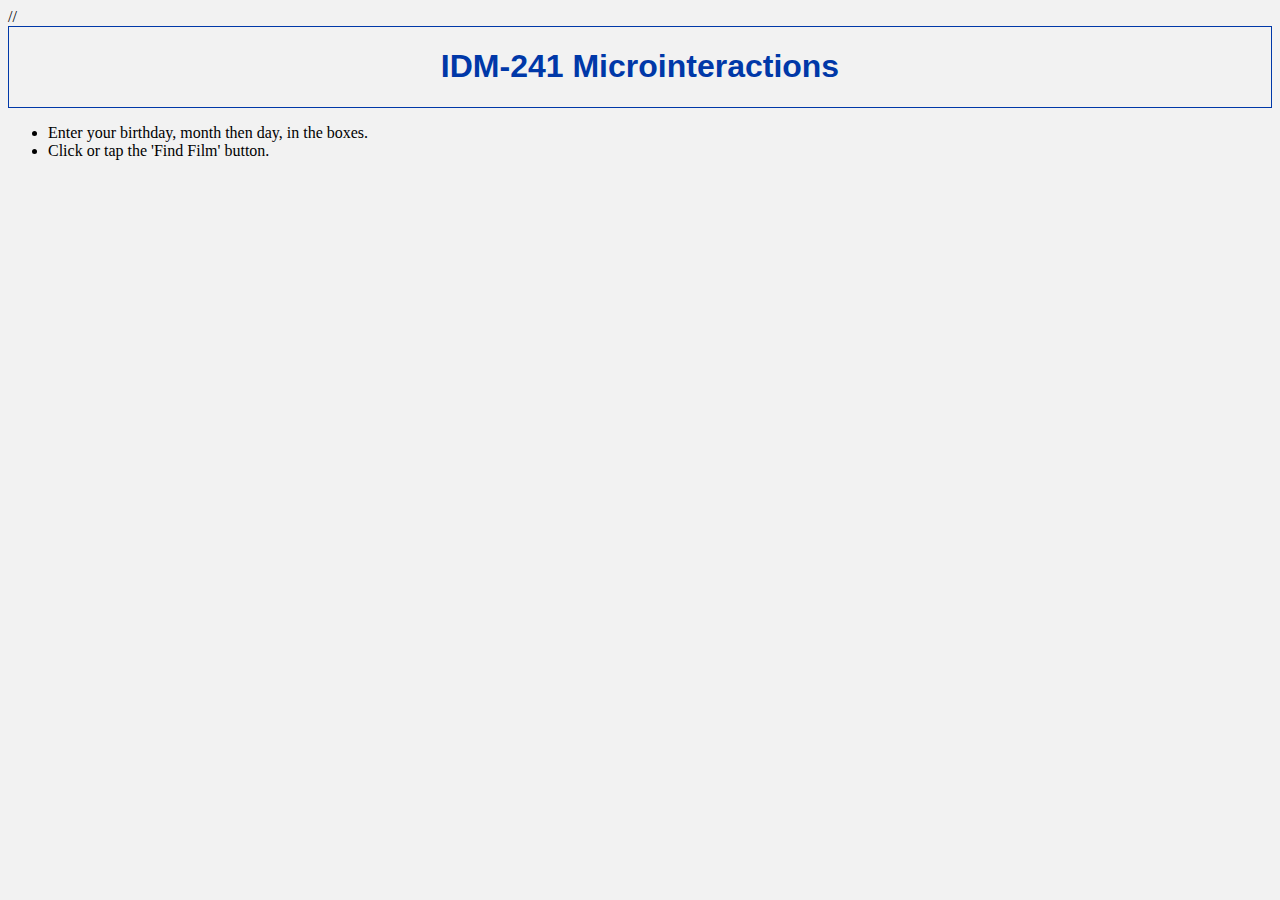
==== index.html @ 0ebb7517 "Update index.html" ====
<!DOCTYPE html>
<html lang="en">


<head>


    <meta charset="UTF-8">
    <meta http-equiv="X-UA-Compatible" content="IE=edge">
    <meta name="viewport" content="width=device-width, initial-scale=1.0">
    <title>Alpha Interaction</title>
    <link rel="stylesheet" href="styles.css">


</head>
//


<body>


        <div class="alpha-wrap">
            <div class="alpha-title">
                <h1>IDM-241 Microinteractions</h1>
            </div>
        </div>
          

            <div class="info-wrapper">
                <ul class="info-box">
                    <li>
                        Enter your birthday, month then day, in the boxes.
                    </li>
                    <li>
                        Click or tap the 'Find Film' button.
                    </li>
                </ul>
            </div>


</body>


</html>
---- styles.css ----
body {
    background-color: rgba(159, 154, 155, 0.133);
}

.alpha-title {
    text-align: center;
    color: #0038a8;
    font-family:'Trebuchet MS', 'Lucida Sans Unicode', 'Lucida Grande', 'Lucida Sans', Arial, sans-serif;

    border: 1px solid #0038a8;
}
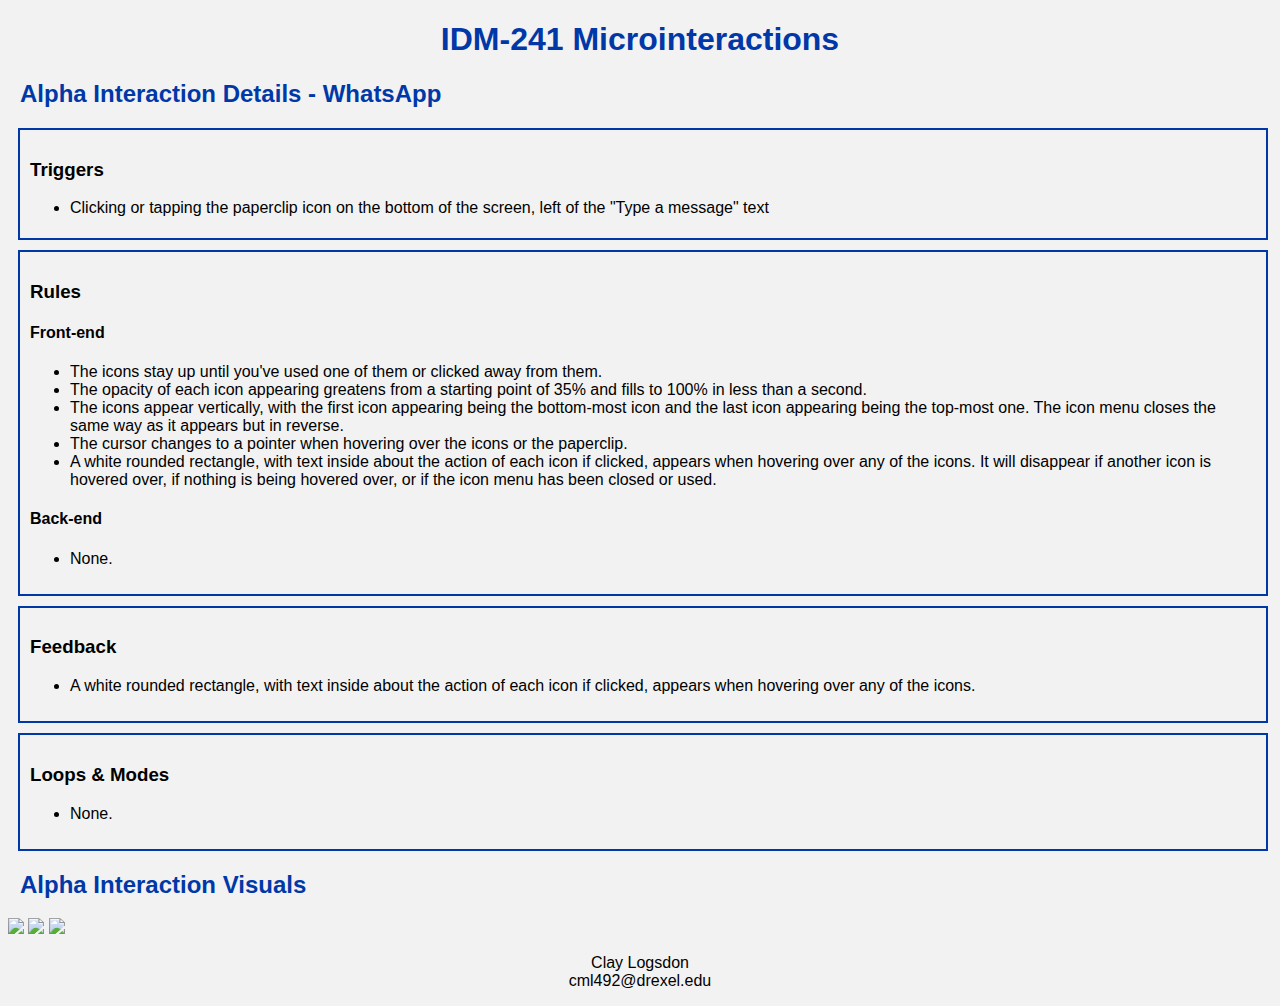
==== commit ce92ecae: "[Add]" ====
--- a/index.html
+++ b/index.html
@@ -13,30 +13,108 @@
 
 
 </head>
-//
 
 
 <body>
 
-
-        <div class="alpha-wrap">
+      
             <div class="alpha-title">
                 <h1>IDM-241 Microinteractions</h1>
             </div>
-        </div>
-          
+   
+            <div class="alpha-info-title">
+                <h2>Alpha Interaction Details - WhatsApp</h2>
+            </div>
 
-            <div class="info-wrapper">
-                <ul class="info-box">
+            <div class="container">
+
+            <div class="trigger-box">
+                <h3>Triggers</h3>
+            <div class="trigger-info">
+                <ul class="info-box1">
                     <li>
-                        Enter your birthday, month then day, in the boxes.
-                    </li>
-                    <li>
-                        Click or tap the 'Find Film' button.
+                        Clicking or tapping the paperclip icon on the bottom of the screen, left of the "Type 
+                        a message" text
                     </li>
                 </ul>
             </div>
+            </div>
+            
+          
+            <div class="rules-box">
+                <h3>Rules</h3>
+                <h4>Front-end</h4>
+            <div class="rules-info">
+                <ul class="info-box2"> 
+                    <li>
+                        The icons stay up until you've used one of them or clicked away from them.
+                    </li>
+                    <li>
+                        The opacity of each icon appearing greatens from a starting point of 35% and fills to 100% in less than a second.
+                    </li>
+                    <li>
+                        The icons appear vertically, with the first icon appearing being the bottom-most icon
+                        and the last icon appearing being the top-most one. The icon menu closes the same way as it appears but in reverse.
+                    </li>
+                    <li>
+                        The cursor changes to a pointer when hovering over the icons or the paperclip.
+                    </li>
+                    <li>
+                        A white rounded rectangle, with text inside about the action of each icon if clicked, 
+                        appears when hovering over any of the icons. It will disappear if another icon is hovered over,
+                        if nothing is being hovered over, or if the icon menu has been closed or used. 
+                    </li>
+             
+                </ul>
+            </div>
+                <div class="backend"> 
+                <h4>Back-end</h4>
+                <ul>
+                    <li>
+                        None.
+                    </li>
+                </ul>
+            </div>
+            </div>
 
+
+            <div class="feedback-box">
+                <h3>Feedback</h3>
+            <div class="feedback-info">
+                <ul class="info-box3">
+                    <li>
+                        A white rounded rectangle, with text inside about the action of each icon if clicked, 
+                        appears when hovering over any of the icons. 
+                    </li>
+                </ul>
+            </div>
+        </div>
+            
+            <div class="loops-modes-box">
+                <h3>Loops & Modes</h3>
+            <div class="loops-modes-info">
+                <ul class="info-box4">
+                    <li>
+                        None.
+                    </li>
+                </ul>
+            </div>
+        </div>
+
+    </div>
+            
+   
+            <div class="alpha-images-title">
+                <h2>Alpha Interaction Visuals</h2>
+            </div>
+
+            <div class="alpha-images">
+                <img src="./graphics/Action-1.jpeg" style="max-width:45%;height:auto;">
+                <img src="./graphics/Action-2.jpeg" style="max-width:45%;height:auto;">
+                <img src="./graphics/Action-3.jpeg" style="max-width:45%;height:auto;">
+            </div>
+
+            <p class="author">Clay Logsdon <br> cml492@drexel.edu</p> 
 
 </body>
 
--- a/styles.css
+++ b/styles.css
@@ -1,11 +1,166 @@
 body {
     background-color: rgba(159, 154, 155, 0.133);
+    font-family:'Trebuchet MS', 'Lucida Sans Unicode', 'Lucida Grande', 'Lucida Sans', Arial, sans-serif;
 }
 
 .alpha-title {
     text-align: center;
     color: #0038a8;
-    font-family:'Trebuchet MS', 'Lucida Sans Unicode', 'Lucida Grande', 'Lucida Sans', Arial, sans-serif;
 
-    border: 1px solid #0038a8;
+    font-size: 16px;
+    margin-block-start: 0.67em;
+    margin-block-end: 0.67em;
+    margin-inline-start: 0px;
+    margin-inline-end: 0px;
+}
+
+.alpha-info-title {
+
+    color: #0038a8;
+    padding-left: 12px;
+
+    
+}
+
+.trigger-box {
+    box-sizing: content-box;
+    width: 97%;
+    margin: 10px;
+    padding: 10px;
+    border: 2px solid #0038a8;
+
+    /*  
+
+  margin-left: 350px;
+
+    display: inline-block;
+    position: relative;
+
+    change classes of other boxes to trigger-box if desiring side-by-side boxes
+    */
+        }
+
+
+
+.info-box1 {
+    margin-block-start: 0.67em;
+    margin-block-end: 0.67em;
+    margin-inline-start: 0px;
+    margin-inline-end: 0px;
+}
+
+.rules-box {
+    box-sizing: content-box;
+    width: 97%;
+    margin: 10px;
+    padding: 10px;
+    border: 2px solid #0038a8;
+
+    
+}
+
+.feedback-box {
+    box-sizing: content-box;
+    width: 97%;
+    margin: 10px;
+    padding: 10px;
+    border: 2px solid #0038a8;
+}
+
+.loops-modes-box {
+    box-sizing: content-box;
+    width: 97%;
+    margin: 10px;
+    padding: 10px;
+    border: 2px solid #0038a8;
+}
+
+.alpha-images-title {
+    color: #0038a8;
+    padding-left: 12px;
+
+    
+}
+
+.author {
+    text-align: center;
+}
+
+@media only screen and (max-width: 768px) {
+    
+    .alpha-title {
+        text-align: center;
+        color: #0038a8;
+    
+        font-size: 14px;
+        margin-block-start: 0.67em;
+        margin-block-end: 0.67em;
+        margin-inline-start: 0px;
+        margin-inline-end: 0px;
+    }
+    
+    .alpha-info-title {
+    
+        color: #0038a8;
+ 
+        padding-left: 12px;
+        
+    
+        
+    }
+    
+    .trigger-box {
+        box-sizing: content-box;
+        width: 97%;
+        margin: 10px;
+        padding: 10px 10px;
+        border: 2px solid #0038a8;
+        
+
+            }
+    
+    
+    
+    .info-box1 {
+        margin-block-start: 0.67em;
+        margin-block-end: 0.67em;
+        margin-inline-start: 0px;
+        margin-inline-end: 0px;
+    }
+    
+    .rules-box {
+        box-sizing: content-box;
+        width: 97%;
+        margin: 10px;
+        padding: 10px;
+        border: 2px solid #0038a8;
+    
+        
+    }
+    
+    .feedback-box {
+        box-sizing: content-box;
+        width: 97%;
+        margin: 10px;
+        padding: 10px;
+        border: 2px solid #0038a8;
+    }
+    
+    .loops-modes-box {
+        box-sizing: content-box;
+        width: 97%;
+        margin: 10px;
+        padding: 10px;
+        border: 2px solid #0038a8;
+    }
+    
+    .alpha-images-title {
+        color: #0038a8;
+        padding-left: 6px;
+    }
+    
+    .author {
+        text-align: center;
+    }
+       
 }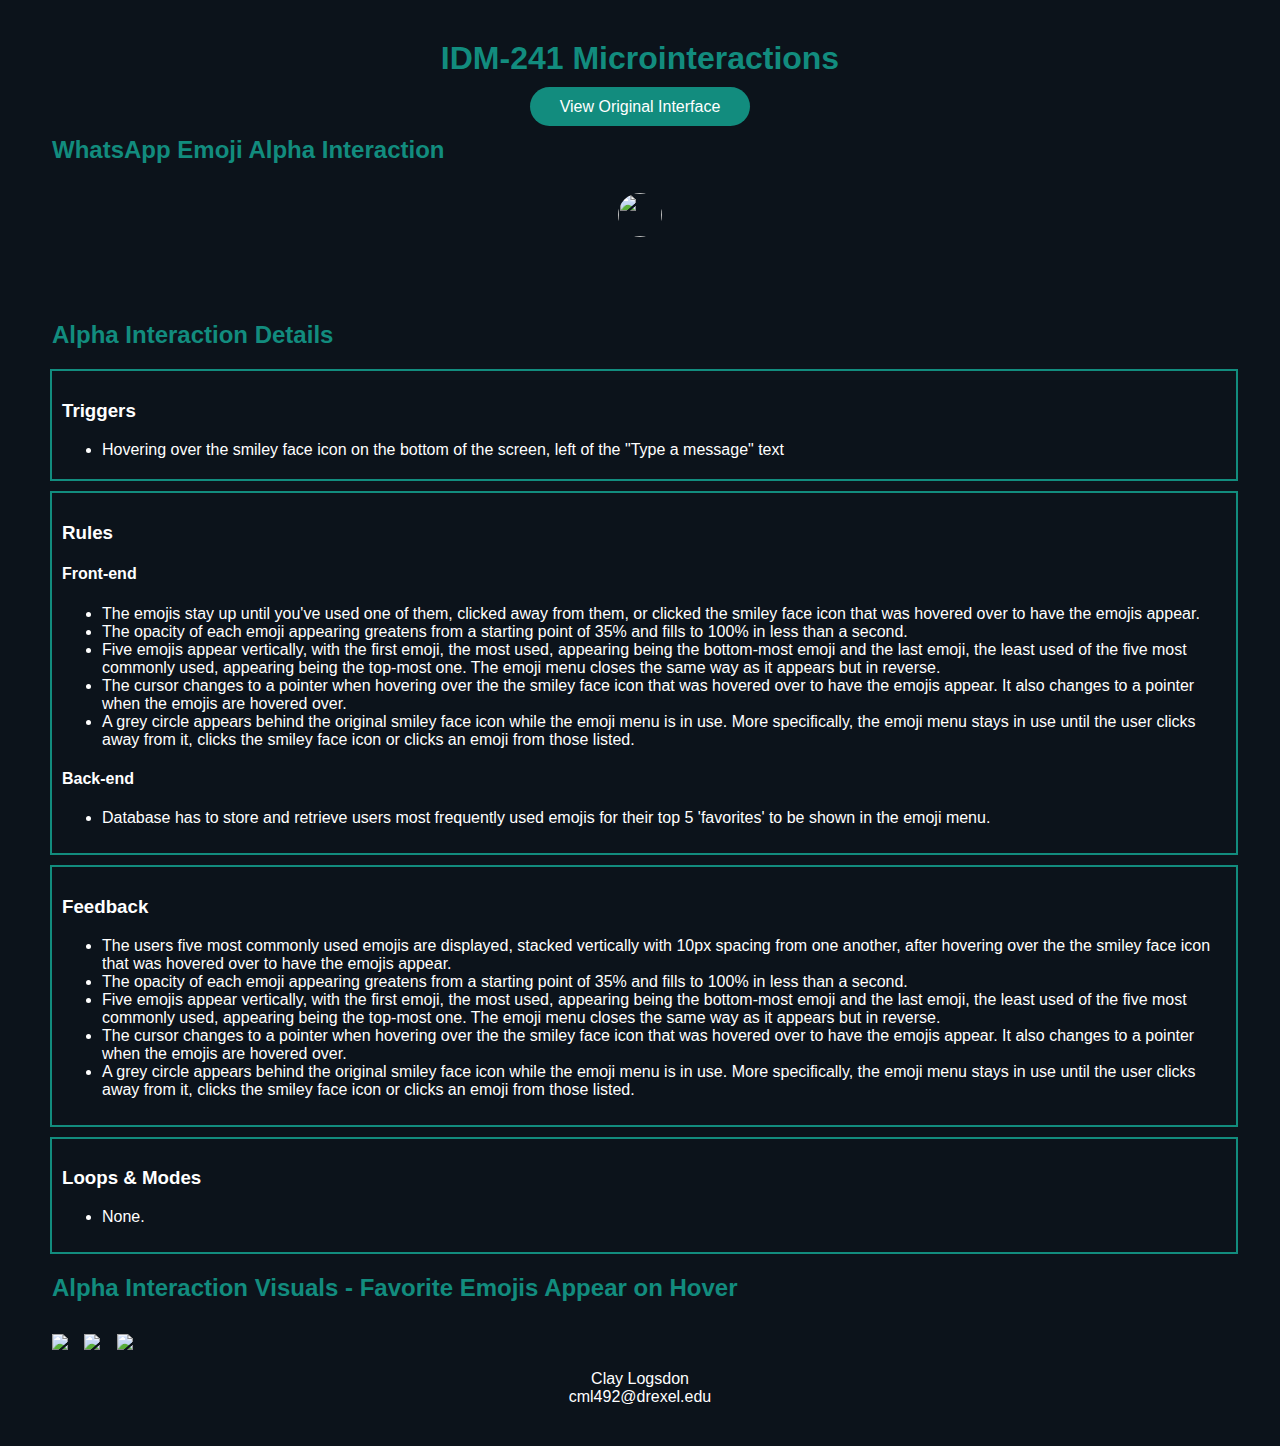
==== commit d383f1fd: "[Add] Many changes" ====
--- a/index.html
+++ b/index.html
@@ -12,28 +12,62 @@
     <link rel="stylesheet" href="styles.css">
 
 
+    <div class="alpha-title">
+        <h1>IDM-241 Microinteractions</h1>
+    </div>
+
+    <div class="button-container">
+    <a class="button" type="button" href="https://web.whatsapp.com/" target="_blank">
+        View Original Interface
+      </a>
+    </div> 
+
 </head>
 
 
 <body>
+    
+          
+            <div class="alpha-info-title">
+                <h2>WhatsApp Emoji Alpha Interaction</h2>
+            </div>
 
-      
-            <div class="alpha-title">
-                <h1>IDM-241 Microinteractions</h1>
-            </div>
-   
-            <div class="alpha-info-title">
-                <h2>Alpha Interaction Details - WhatsApp</h2>
+
+            
+            <div class="imageBox">
+                <div class="hover-point">
+                    <img class="hover-icon" src="./graphics/Blank-Face.png">
+
+                    <div class="emoji-menu">
+
+                        <img class="emoji-5" src="./graphics/Sparkle.png">
+                        <img class="emoji-4" src="./graphics/Skull.png">
+                        <img class="emoji-3" src="./graphics/Heart.png">
+                        <img class="emoji-2" src="./graphics/Laugh.png">
+                        <img class="emoji-1" src="./graphics/Smiley.png">
+                
+                    </div>
+            
+               
+                  
+                </div>
+                
+              </div>  
+
+          
+            <div class="alpha-info-title-2">
+                <h2>Alpha Interaction Details</h2>
             </div>
 
             <div class="container">
 
+                
             <div class="trigger-box">
                 <h3>Triggers</h3>
             <div class="trigger-info">
                 <ul class="info-box1">
                     <li>
-                        Clicking or tapping the paperclip icon on the bottom of the screen, left of the "Type 
+                       Hovering over the smiley face icon on the bottom of the screen, left of the "Type 
                         a message" text
                     </li>
                 </ul>
@@ -47,31 +81,33 @@
             <div class="rules-info">
                 <ul class="info-box2"> 
                     <li>
-                        The icons stay up until you've used one of them or clicked away from them.
+                        The emojis stay up until you've used one of them, clicked away from them, or clicked the smiley face icon that was hovered over to have 
+                        the emojis appear.
                     </li>
                     <li>
-                        The opacity of each icon appearing greatens from a starting point of 35% and fills to 100% in less than a second.
+                        The opacity of each emoji appearing greatens from a starting point of 35% and fills to 100% in less than a second.
                     </li>
                     <li>
-                        The icons appear vertically, with the first icon appearing being the bottom-most icon
-                        and the last icon appearing being the top-most one. The icon menu closes the same way as it appears but in reverse.
+                        Five emojis appear vertically, with the first emoji, the most used, appearing being the bottom-most emoji
+                        and the last emoji, the least used of the five most commonly used, appearing being the top-most one. 
+                        The emoji menu closes the same way as it appears but in reverse.
                     </li>
                     <li>
-                        The cursor changes to a pointer when hovering over the icons or the paperclip.
+                        The cursor changes to a pointer when hovering over the the smiley face icon that was hovered over to have 
+                        the emojis appear. It also changes to a pointer when the emojis are hovered over.
                     </li>
                     <li>
-                        A white rounded rectangle, with text inside about the action of each icon if clicked, 
-                        appears when hovering over any of the icons. It will disappear if another icon is hovered over,
-                        if nothing is being hovered over, or if the icon menu has been closed or used. 
+                        A grey circle appears behind the original smiley face icon while the emoji menu is in use. More specifically, the emoji menu stays in use
+                        until the user clicks away from it, clicks the smiley face icon or clicks an emoji from those listed.
                     </li>
-             
                 </ul>
             </div>
                 <div class="backend"> 
                 <h4>Back-end</h4>
                 <ul>
                     <li>
-                        None.
+                       Database has to store and retrieve users most frequently used emojis for their top 5 'favorites' to be shown
+                       in the emoji menu.
                     </li>
                 </ul>
             </div>
@@ -83,8 +119,24 @@
             <div class="feedback-info">
                 <ul class="info-box3">
                     <li>
-                        A white rounded rectangle, with text inside about the action of each icon if clicked, 
-                        appears when hovering over any of the icons. 
+                        The users five most commonly used emojis are displayed, stacked vertically with 10px spacing from one another, after hovering over the the 
+                        smiley face icon that was hovered over to have the emojis appear.
+                    </li>
+                    <li>
+                        The opacity of each emoji appearing greatens from a starting point of 35% and fills to 100% in less than a second.
+                    </li>
+                    <li>
+                        Five emojis appear vertically, with the first emoji, the most used, appearing being the bottom-most emoji
+                        and the last emoji, the least used of the five most commonly used, appearing being the top-most one. 
+                        The emoji menu closes the same way as it appears but in reverse.
+                    </li>
+                    <li>
+                        The cursor changes to a pointer when hovering over the the smiley face icon that was hovered over to have 
+                        the emojis appear. It also changes to a pointer when the emojis are hovered over.
+                    </li>
+                    <li>
+                        A grey circle appears behind the original smiley face icon while the emoji menu is in use. More specifically, the emoji menu stays in use
+                        until the user clicks away from it, clicks the smiley face icon or clicks an emoji from those listed.
                     </li>
                 </ul>
             </div>
@@ -101,20 +153,22 @@
             </div>
         </div>
 
-    </div>
-            
+    </div>    
    
             <div class="alpha-images-title">
-                <h2>Alpha Interaction Visuals</h2>
+                <h2>Alpha Interaction Visuals - Favorite Emojis Appear on Hover</h2>
             </div>
 
             <div class="alpha-images">
-                <img src="./graphics/Action-1.jpeg" style="max-width:45%;height:auto;">
-                <img src="./graphics/Action-2.jpeg" style="max-width:45%;height:auto;">
-                <img src="./graphics/Action-3.jpeg" style="max-width:45%;height:auto;">
+                <img class="alpha-image-1" src="./graphics/Action-1.jpg">
+                <img class="alpha-image-2" src="./graphics/Action-2.jpg">
+                <img class="alpha-image-3" src="./graphics/Action-3.jpg">
             </div>
 
             <p class="author">Clay Logsdon <br> cml492@drexel.edu</p> 
+          
+
+              <!--Replace ul class with div class= if wanting to do images 1 by 1-->
 
 </body>
 
--- a/styles.css
+++ b/styles.css
@@ -1,12 +1,13 @@
 body {
-    background-color: rgba(159, 154, 155, 0.133);
+    background-color: #0c131b;
     font-family:'Trebuchet MS', 'Lucida Sans Unicode', 'Lucida Grande', 'Lucida Sans', Arial, sans-serif;
+    color: white;   
+    margin: 40px;
 }
 
 .alpha-title {
     text-align: center;
-    color: #0038a8;
-
+    color: #128C7E;
     font-size: 16px;
     margin-block-start: 0.67em;
     margin-block-end: 0.67em;
@@ -14,11 +15,42 @@
     margin-inline-end: 0px;
 }
 
+.button {
+    background-color: #128C7E;
+    border-radius: 25px;
+    color: #fff;
+    margin-top: 10px;
+    margin-bottom: 20px;
+    padding: 11px 30px;
+    text-decoration: none;
+}
+
+.button-container {
+    text-align: center;
+}
+
+.button:hover {
+    background-color: #149989;
+    border-radius: 25px;
+    color: #fff;
+    margin-top: 10px;
+    margin-bottom: 20px;
+    padding: 11px 30px;
+    text-decoration: none;
+}
+
 .alpha-info-title {
-
-    color: #0038a8;
+    color: #128C7E;
     padding-left: 12px;
-
+    margin-bottom: 10px;
+    
+}
+
+.alpha-info-title-2 {
+    color: #128C7E;
+    padding-left: 12px;
+    margin-top: 80px;
+    position: relative;
     
 }
 
@@ -27,7 +59,8 @@
     width: 97%;
     margin: 10px;
     padding: 10px;
-    border: 2px solid #0038a8;
+    border: 2px solid #128C7E;
+ 
 
     /*  
 
@@ -54,7 +87,7 @@
     width: 97%;
     margin: 10px;
     padding: 10px;
-    border: 2px solid #0038a8;
+    border: 2px solid #128C7E;
 
     
 }
@@ -64,7 +97,7 @@
     width: 97%;
     margin: 10px;
     padding: 10px;
-    border: 2px solid #0038a8;
+    border: 2px solid #128C7E;
 }
 
 .loops-modes-box {
@@ -72,25 +105,197 @@
     width: 97%;
     margin: 10px;
     padding: 10px;
-    border: 2px solid #0038a8;
+    border: 2px solid #128C7E;
 }
 
 .alpha-images-title {
-    color: #0038a8;
+    color: #128C7E;
     padding-left: 12px;
 
     
+}
+
+.alpha-image-1 {
+    max-width:45%;
+    height:auto; 
+    padding-left: 12px;
+}
+
+.alpha-image-2 {
+    max-width:45%;
+    height:auto; 
+    padding-left: 12px;
+}
+
+.alpha-image-3 {
+    max-width: 45%;
+    height:auto; 
+    padding-left: 12px; 
+    margin-top: 12px;
 }
 
 .author {
     text-align: center;
 }
 
+
+
+.emoji-menu {
+    list-style: none;
+    opacity: 100%;
+}
+
+.emoji-1 {
+    text-decoration: none;
+    width: 44px;
+    height: 44px;
+    margin-bottom: 10px;
+    cursor: pointer;
+    opacity: 0.35;
+    transition: opacity 1s;
+}
+
+.emoji-1:hover {
+    text-decoration: none;
+    width: 44px;
+    height: 44px;
+    margin-bottom: 10px;
+    opacity: 1;
+    transition-duration: 0.5s;
+    cursor: pointer;
+}
+
+.emoji-2 {
+    text-decoration: none;
+    width: 44px;
+    height: 44px;
+    margin-bottom: 10px;
+    cursor: pointer;
+    opacity: 0.35;
+    transition: opacity 1s;
+}
+
+.emoji-2:hover {
+    text-decoration: none;
+    width: 44px;
+    height: 44px;
+    margin-bottom: 10px;
+    opacity: 1;
+    transition-duration: 0.5s;
+    cursor: pointer;
+}
+
+.emoji-3 {
+    text-decoration: none;
+    width: 44px;
+    height: 44px;
+    margin-bottom: 10px;
+    cursor: pointer;
+    opacity: 0.35;
+    transition: opacity 1s;
+}
+
+.emoji-3:hover {
+    text-decoration: none;
+    width: 44px;
+    height: 44px;
+    margin-bottom: 10px;
+    opacity: 1;
+    transition-duration: 0.5s;
+    cursor: pointer;
+}
+
+.emoji-4 {
+    text-decoration: none;
+    width: 44px;
+    height: 44px;
+    margin-bottom: 10px;
+    cursor: pointer;
+    opacity: 0.35;
+    transition: opacity 1s;
+}
+
+.emoji-4:hover {
+    text-decoration: none;
+    width: 44px;
+    height: 44px;
+    margin-bottom: 10px;
+    opacity: 1;
+    transition-duration: 0.5s;
+    cursor: pointer;
+}
+
+.emoji-5 {
+    text-decoration: none;
+    width: 44px;
+    height: 44px;
+    margin-bottom: 10px;
+    margin-left: 190px;
+    cursor: pointer;
+    opacity: 0.35;
+    transition: opacity 1s;
+}
+
+.emoji-5:hover {
+    text-decoration: none;
+    width: 44px;
+    height: 44px;
+    margin-bottom: 10px;
+    margin-left: 190px;
+    opacity: 1;
+    transition-duration: 0.5s;
+    cursor: pointer;
+}
+
+
+
+
+
+.hover-icon {
+    width: 44px;
+    height: 44px;
+    margin-bottom: -120px;
+    padding: 9px 9px;
+    border-radius: 100px;
+    text-decoration: none;
+}
+
+
+.hover-icon:hover {
+    
+    background-color: #374248;
+    text-decoration: none;
+    cursor: pointer;
+    
+}
+
+.imageBox {
+    text-align: center;  
+  }
+  
+  .imageBox .emoji-menu  {
+    text-align: center;   
+    opacity: 0.35;
+    display: none;
+  }
+
+  .imageBox:hover .emoji-menu { 
+    opacity: 1;
+    display: block;
+  }
+
+  .hover-point {
+    position: relative;
+    right: 0;
+    display: inline-block;
+  }
+
+
 @media only screen and (max-width: 768px) {
     
     .alpha-title {
         text-align: center;
-        color: #0038a8;
+        color: #128C7E;
     
         font-size: 14px;
         margin-block-start: 0.67em;
@@ -98,15 +303,43 @@
         margin-inline-start: 0px;
         margin-inline-end: 0px;
     }
-    
+
+    .button {
+        background-color: #128C7E;
+        border-radius: 25px;
+        color: #fff;
+        margin-top: 10px;
+        margin-bottom: 20px;
+        padding: 10px 30px;
+        text-decoration: none;
+    }
+    
+    .button-container {
+        text-align: center;
+    }
+    
+    .button:hover {
+        background-color: #149989;
+        border-radius: 25px;
+        color: #fff;
+        margin-top: 10px;
+        margin-bottom: 20px;
+        padding: 10px 30px;
+        text-decoration: none;
+    }
+
+
     .alpha-info-title {
-    
-        color: #0038a8;
+        color: #128C7E;
+        padding-left: 12px;
+            
+    }
+    .alpha-info-title-2 {
+        color: #128C7E;
+        padding-left: 12px;
+        position: relative;
  
-        padding-left: 12px;
-        
-    
-        
+        margin-top: 10px;
     }
     
     .trigger-box {
@@ -114,7 +347,7 @@
         width: 97%;
         margin: 10px;
         padding: 10px 10px;
-        border: 2px solid #0038a8;
+        border: 2px solid #128C7E;
         
 
             }
@@ -133,7 +366,7 @@
         width: 97%;
         margin: 10px;
         padding: 10px;
-        border: 2px solid #0038a8;
+        border: 2px solid #128C7E;
     
         
     }
@@ -143,7 +376,7 @@
         width: 97%;
         margin: 10px;
         padding: 10px;
-        border: 2px solid #0038a8;
+        border: 2px solid #128C7E;
     }
     
     .loops-modes-box {
@@ -151,16 +384,181 @@
         width: 97%;
         margin: 10px;
         padding: 10px;
-        border: 2px solid #0038a8;
+        border: 2px solid #128C7E;
     }
     
     .alpha-images-title {
-        color: #0038a8;
+        color: #128C7E;
         padding-left: 6px;
-    }
-    
+        
+    }
+    
+    .alpha-image-1 {
+        max-width: 60%;
+        height:auto; 
+        padding-left: 12px;
+    }
+    
+    .alpha-image-2 {
+        max-width: 60%;
+        height:auto; 
+        padding-left: 12px;
+        margin-top: 7px;
+    }
+    
+    .alpha-image-3 {
+        max-width: 60%;
+        height:auto; 
+        padding-left: 12px; 
+        margin-top: 7px;
+    }
+
     .author {
         text-align: center;
-    }
-       
+    }     
+    
+    
+
+.emoji-menu {
+    list-style: none;
+    opacity: 100%;
+    position: absolute;
+    top: 0;
+    right: 0;
+}
+
+.emoji-1 {
+    text-decoration: none;
+    width: 44px;
+    height: 44px;
+    margin-bottom: 10px;
+    cursor: pointer;
+    opacity: 0.35;
+    transition: opacity 1s;
+}
+
+.emoji-1:hover {
+    text-decoration: none;
+    width: 44px;
+    height: 44px;
+    margin-bottom: 10px;
+    opacity: 1;
+    transition-duration: 0.5s;
+    cursor: pointer;
+}
+
+.emoji-2 {
+    text-decoration: none;
+    width: 44px;
+    height: 44px;
+    margin-bottom: 10px;
+    cursor: pointer;
+    opacity: 0.35;
+    transition: opacity 1s;
+}
+
+.emoji-2:hover {
+    text-decoration: none;
+    width: 44px;
+    height: 44px;
+    margin-bottom: 10px;
+    opacity: 1;
+    transition-duration: 0.5s;
+    cursor: pointer;
+}
+
+.emoji-3 {
+    text-decoration: none;
+    width: 44px;
+    height: 44px;
+    margin-bottom: 10px;
+    cursor: pointer;
+    opacity: 0.35;
+    transition: opacity 1s;
+}
+
+.emoji-3:hover {
+    text-decoration: none;
+    width: 44px;
+    height: 44px;
+    margin-bottom: 10px;
+    opacity: 1;
+    transition-duration: 0.5s;
+    cursor: pointer;
+}
+
+.emoji-4 {
+    text-decoration: none;
+    width: 44px;
+    height: 44px;
+    margin-bottom: 10px;
+    cursor: pointer;
+    opacity: 0.35;
+    transition: opacity 1s;
+}
+
+.emoji-4:hover {
+    text-decoration: none;
+    width: 44px;
+    height: 44px;
+    margin-bottom: 10px;
+    opacity: 1;
+    transition-duration: 0.5s;
+    cursor: pointer;
+}
+
+.emoji-5 {
+    text-decoration: none;
+    width: 44px;
+    height: 44px;
+    margin-bottom: 10px;
+    cursor: pointer;
+    opacity: 0.35;
+    transition: opacity 1s;
+}
+
+.emoji-5:hover {
+    text-decoration: none;
+    width: 44px;
+    height: 44px;
+    margin-bottom: 10px;
+    opacity: 1;
+    transition-duration: 0.5s;
+    cursor: pointer;
+}
+
+.hover-icon {
+    width: 44px;
+    height: 44px;
+    margin: 23px;
+    padding: 9px;
+    border-radius: 100px;
+    text-decoration: none;
+}
+
+
+.hover-icon:hover {
+    
+    background-color: #374248;
+    text-decoration: none;
+    cursor: pointer;
+    
+}
+
+.imageBox {
+    text-align: center;   
+    margin-top: 10px;
+  }
+  
+  .imageBox .emoji-menu {
+    text-align: center;   
+    display: none;
+    opacity: 0.35;
+  }
+
+  .imageBox:hover .emoji-menu { 
+    opacity: 1;
+    display: block;
+  }
+
 }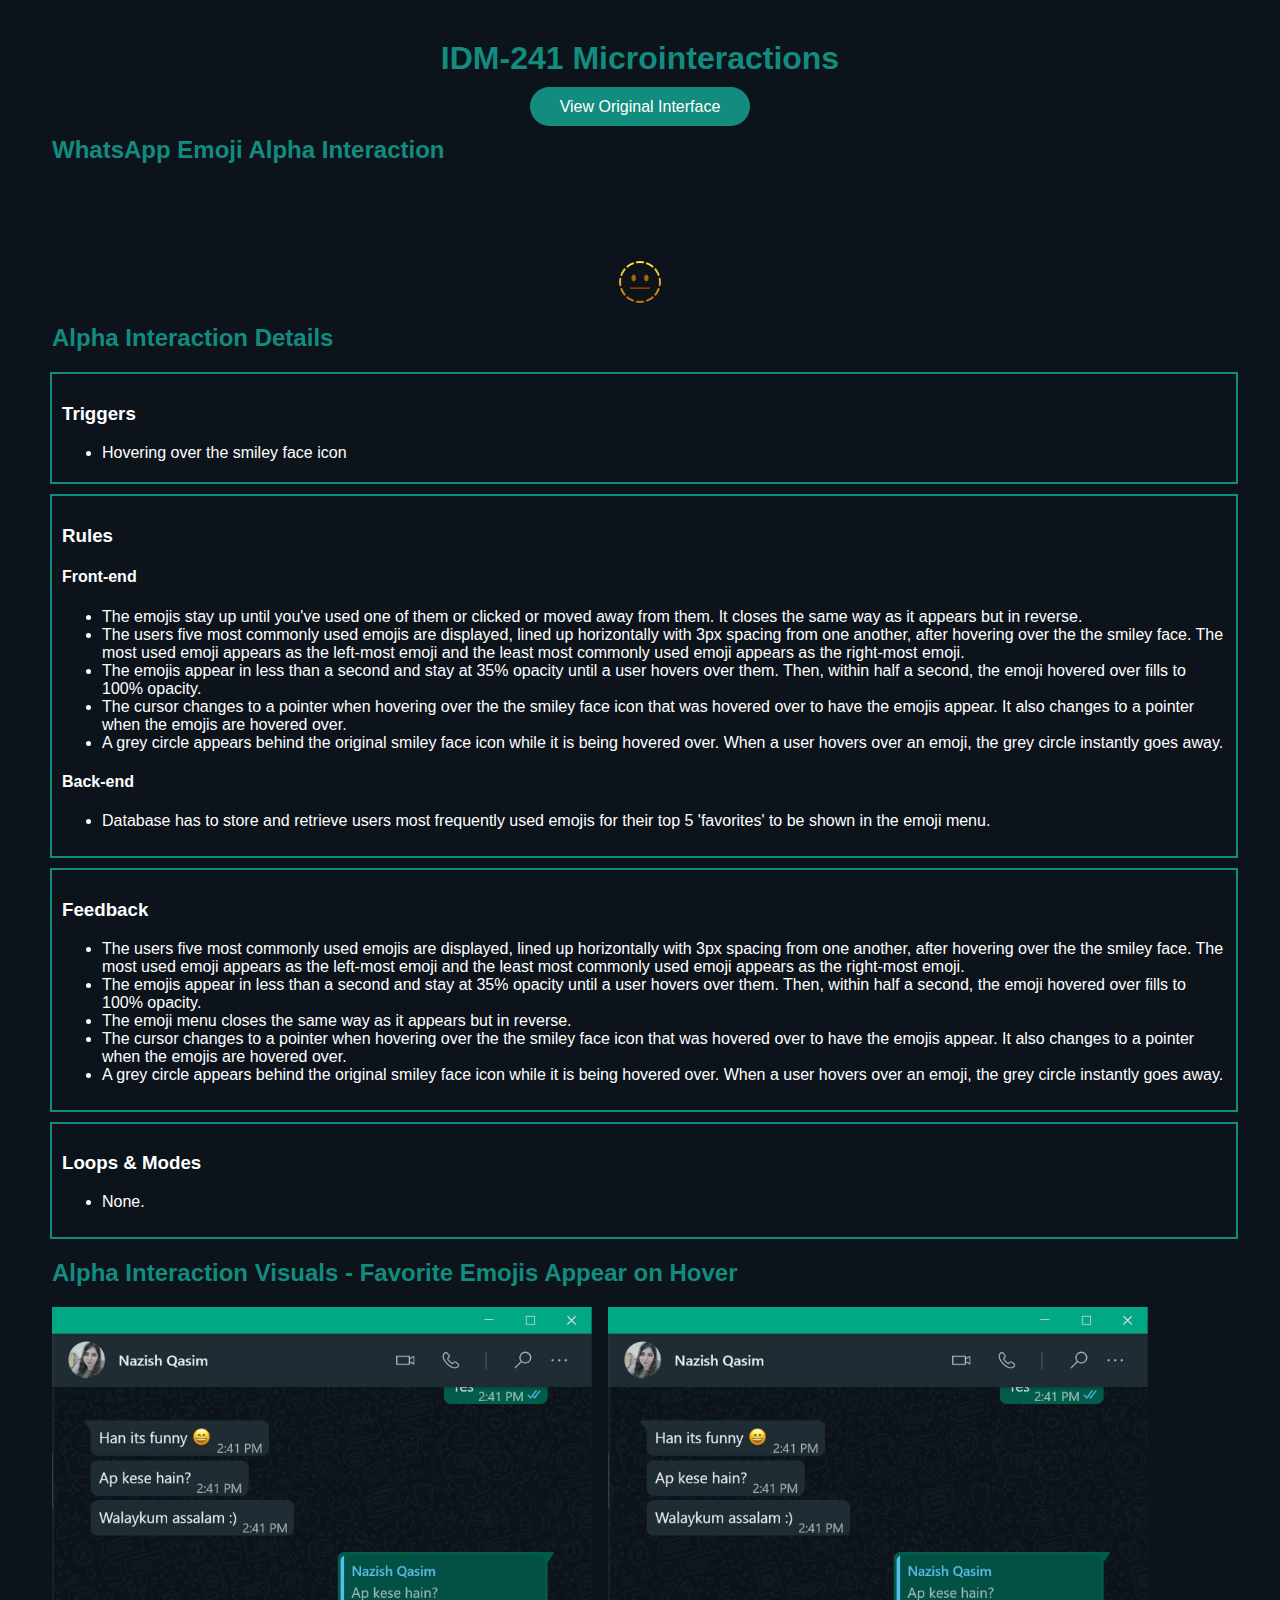
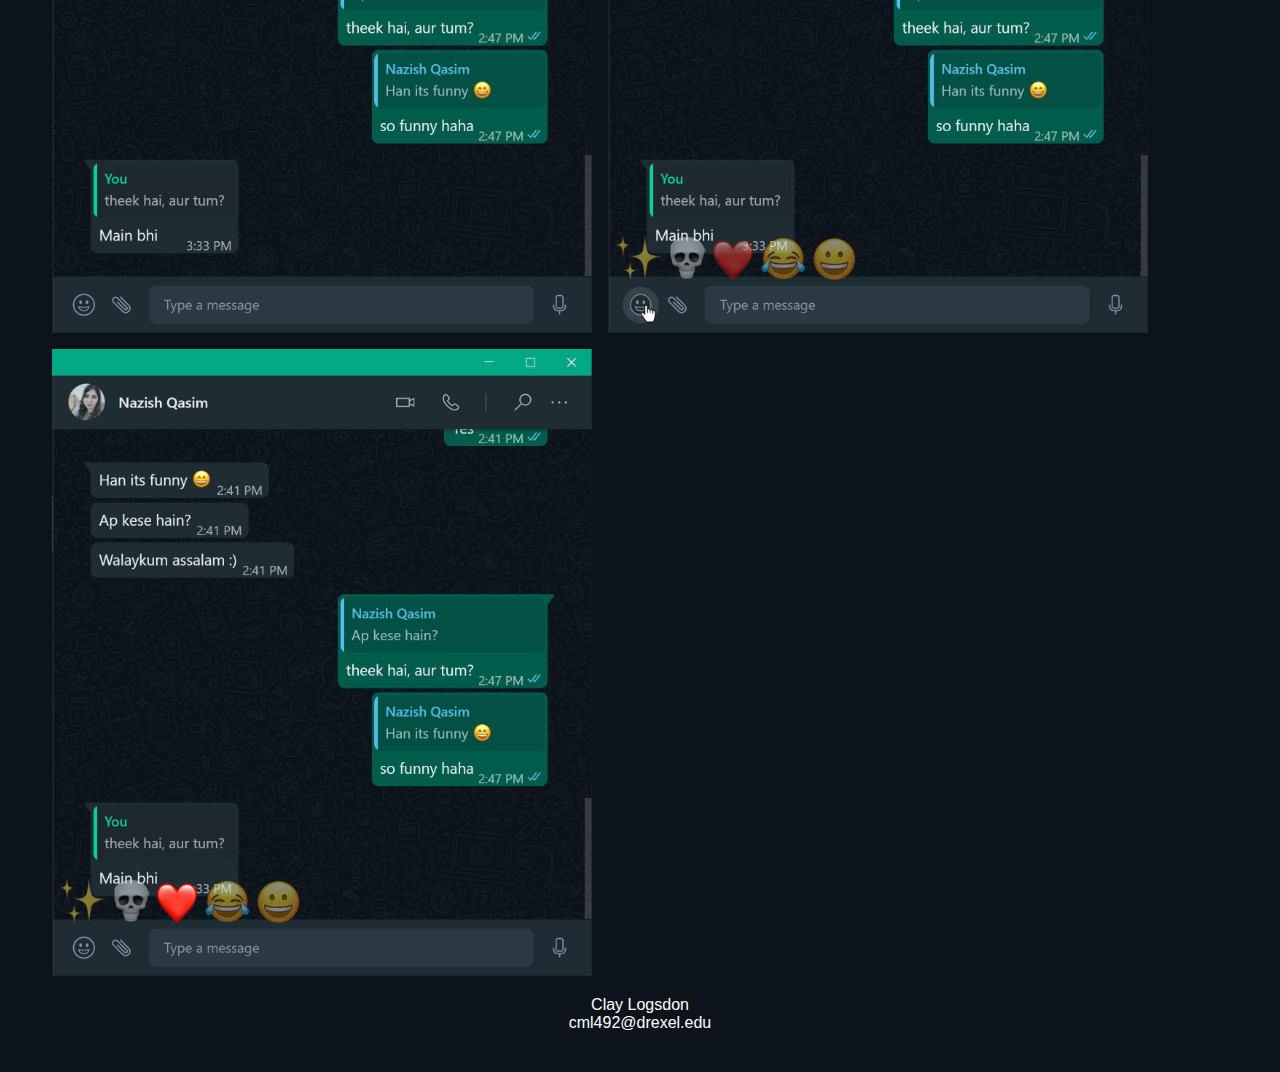
==== commit 064fdd16: "[Add] Fixed margin spasm" ====
--- a/index.html
+++ b/index.html
@@ -67,8 +67,7 @@
             <div class="trigger-info">
                 <ul class="info-box1">
                     <li>
-                       Hovering over the smiley face icon on the bottom of the screen, left of the "Type 
-                        a message" text
+                       Hovering over the smiley face icon
                     </li>
                 </ul>
             </div>
@@ -81,24 +80,21 @@
             <div class="rules-info">
                 <ul class="info-box2"> 
                     <li>
-                        The emojis stay up until you've used one of them, clicked away from them, or clicked the smiley face icon that was hovered over to have 
-                        the emojis appear.
+                        The emojis stay up until you've used one of them or clicked or moved away from them. It closes the same way as it appears but in reverse.
                     </li>
                     <li>
-                        The opacity of each emoji appearing greatens from a starting point of 35% and fills to 100% in less than a second.
+                        The users five most commonly used emojis are displayed, lined up horizontally with 3px spacing from one another, after hovering over the the 
+                        smiley face. The most used emoji appears as the left-most emoji and the least most commonly used emoji appears as the right-most emoji. 
                     </li>
                     <li>
-                        Five emojis appear vertically, with the first emoji, the most used, appearing being the bottom-most emoji
-                        and the last emoji, the least used of the five most commonly used, appearing being the top-most one. 
-                        The emoji menu closes the same way as it appears but in reverse.
+                        The emojis appear in less than a second and stay at 35% opacity until a user hovers over them. Then, within half a second, the emoji hovered over fills to 100% opacity.
                     </li>
                     <li>
                         The cursor changes to a pointer when hovering over the the smiley face icon that was hovered over to have 
                         the emojis appear. It also changes to a pointer when the emojis are hovered over.
                     </li>
                     <li>
-                        A grey circle appears behind the original smiley face icon while the emoji menu is in use. More specifically, the emoji menu stays in use
-                        until the user clicks away from it, clicks the smiley face icon or clicks an emoji from those listed.
+                        A grey circle appears behind the original smiley face icon while it is being hovered over. When a user hovers over an emoji, the grey circle instantly goes away. 
                     </li>
                 </ul>
             </div>
@@ -119,15 +115,13 @@
             <div class="feedback-info">
                 <ul class="info-box3">
                     <li>
-                        The users five most commonly used emojis are displayed, stacked vertically with 10px spacing from one another, after hovering over the the 
-                        smiley face icon that was hovered over to have the emojis appear.
+                        The users five most commonly used emojis are displayed, lined up horizontally with 3px spacing from one another, after hovering over the the 
+                        smiley face. The most used emoji appears as the left-most emoji and the least most commonly used emoji appears as the right-most emoji. 
                     </li>
                     <li>
-                        The opacity of each emoji appearing greatens from a starting point of 35% and fills to 100% in less than a second.
+                        The emojis appear in less than a second and stay at 35% opacity until a user hovers over them. Then, within half a second, the emoji hovered over fills to 100% opacity.
                     </li>
                     <li>
-                        Five emojis appear vertically, with the first emoji, the most used, appearing being the bottom-most emoji
-                        and the last emoji, the least used of the five most commonly used, appearing being the top-most one. 
                         The emoji menu closes the same way as it appears but in reverse.
                     </li>
                     <li>
@@ -135,8 +129,7 @@
                         the emojis appear. It also changes to a pointer when the emojis are hovered over.
                     </li>
                     <li>
-                        A grey circle appears behind the original smiley face icon while the emoji menu is in use. More specifically, the emoji menu stays in use
-                        until the user clicks away from it, clicks the smiley face icon or clicks an emoji from those listed.
+                        A grey circle appears behind the original smiley face icon while it is being hovered over. When a user hovers over an emoji, the grey circle instantly goes away. 
                     </li>
                 </ul>
             </div>
--- a/styles.css
+++ b/styles.css
@@ -49,7 +49,7 @@
 .alpha-info-title-2 {
     color: #128C7E;
     padding-left: 12px;
-    margin-top: 80px;
+    margin-top: 160px;
     position: relative;
     
 }
@@ -60,18 +60,8 @@
     margin: 10px;
     padding: 10px;
     border: 2px solid #128C7E;
- 
-
-    /*  
-
-  margin-left: 350px;
-
-    display: inline-block;
-    position: relative;
-
-    change classes of other boxes to trigger-box if desiring side-by-side boxes
-    */
-        }
+
+}
 
 
 
@@ -254,7 +244,7 @@
 .hover-icon {
     width: 44px;
     height: 44px;
-    margin-bottom: -120px;
+    margin-bottom: -115px;
     padding: 9px 9px;
     border-radius: 100px;
     text-decoration: none;
@@ -277,6 +267,7 @@
     text-align: center;   
     opacity: 0.35;
     display: none;
+  
   }
 
   .imageBox:hover .emoji-menu { 
@@ -285,9 +276,10 @@
   }
 
   .hover-point {
-    position: relative;
+    position: absolute;
+    left: 0;
     right: 0;
-    display: inline-block;
+
   }
 
 
@@ -538,7 +530,6 @@
 
 
 .hover-icon:hover {
-    
     background-color: #374248;
     text-decoration: none;
     cursor: pointer;
@@ -561,4 +552,10 @@
     display: block;
   }
 
+  .hover-point {
+    position: relative;
+    left: 0;
+    right: 0;
+  }
+
 }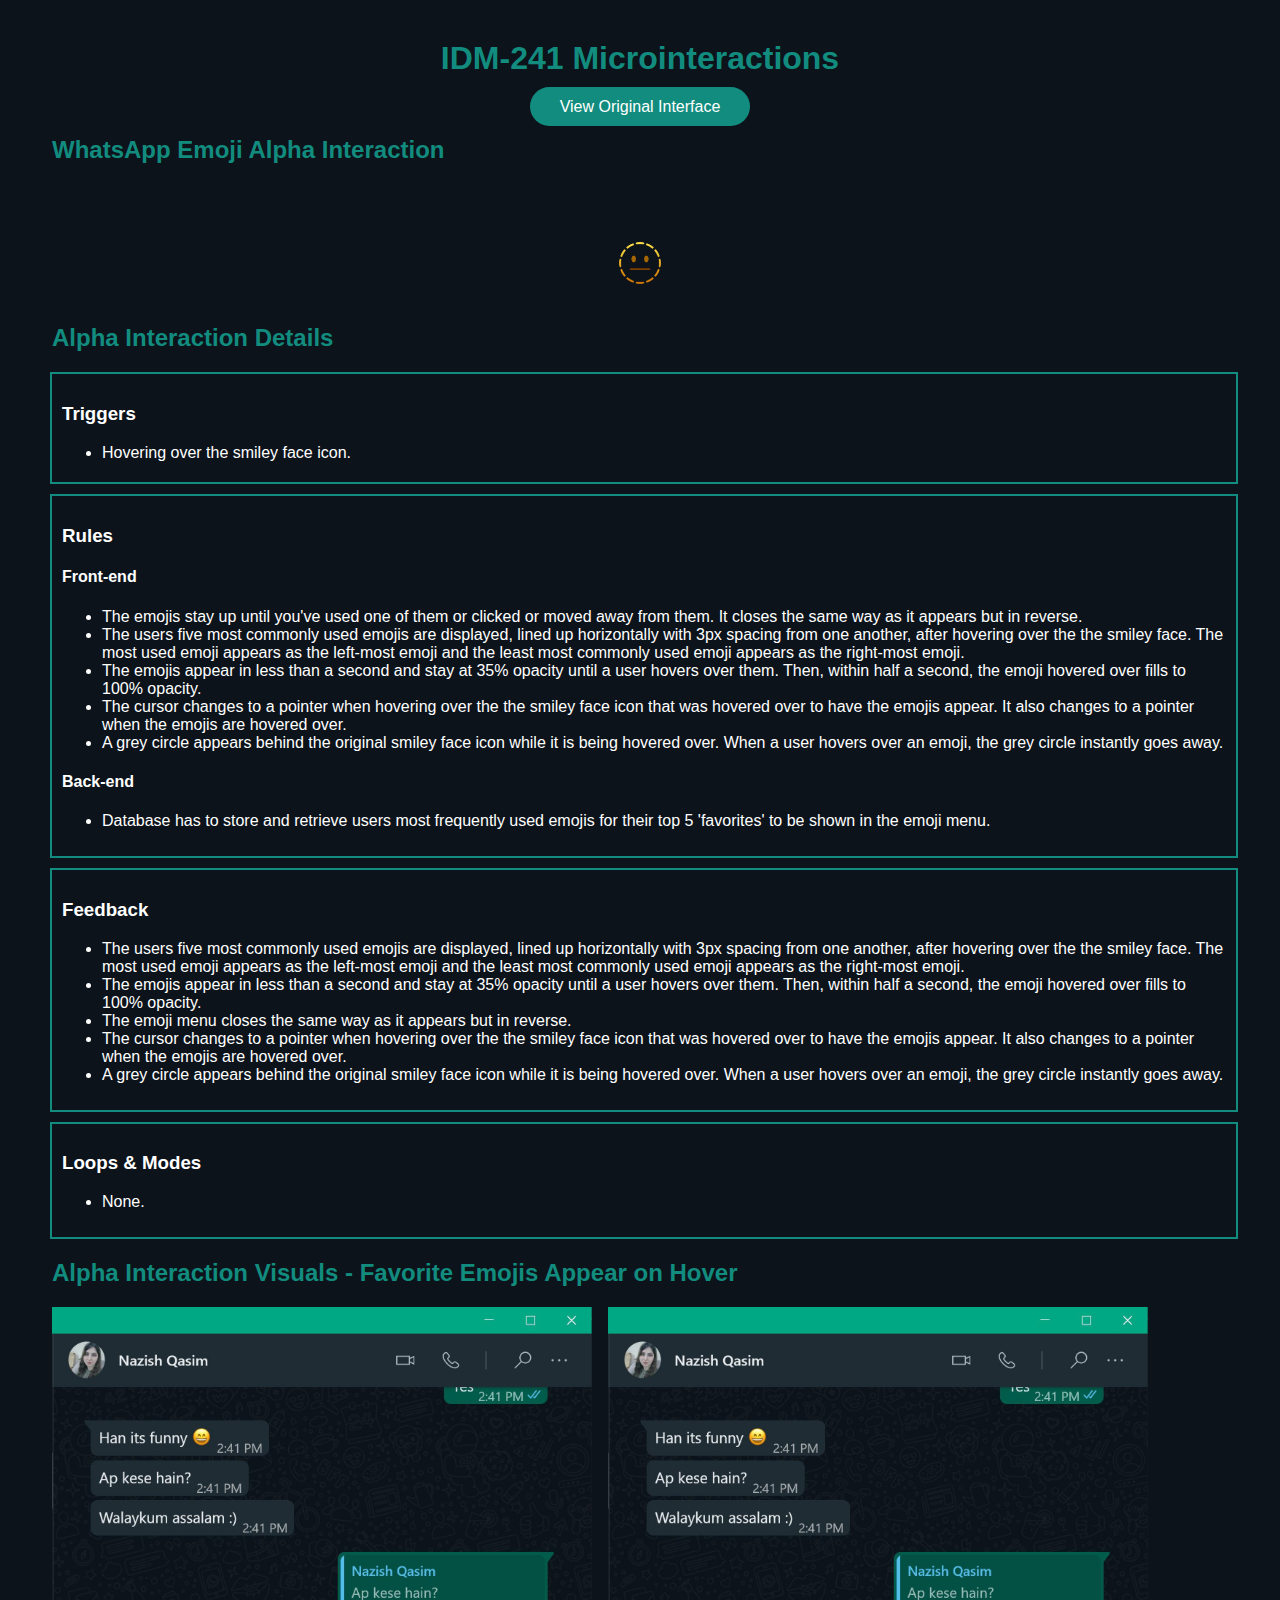
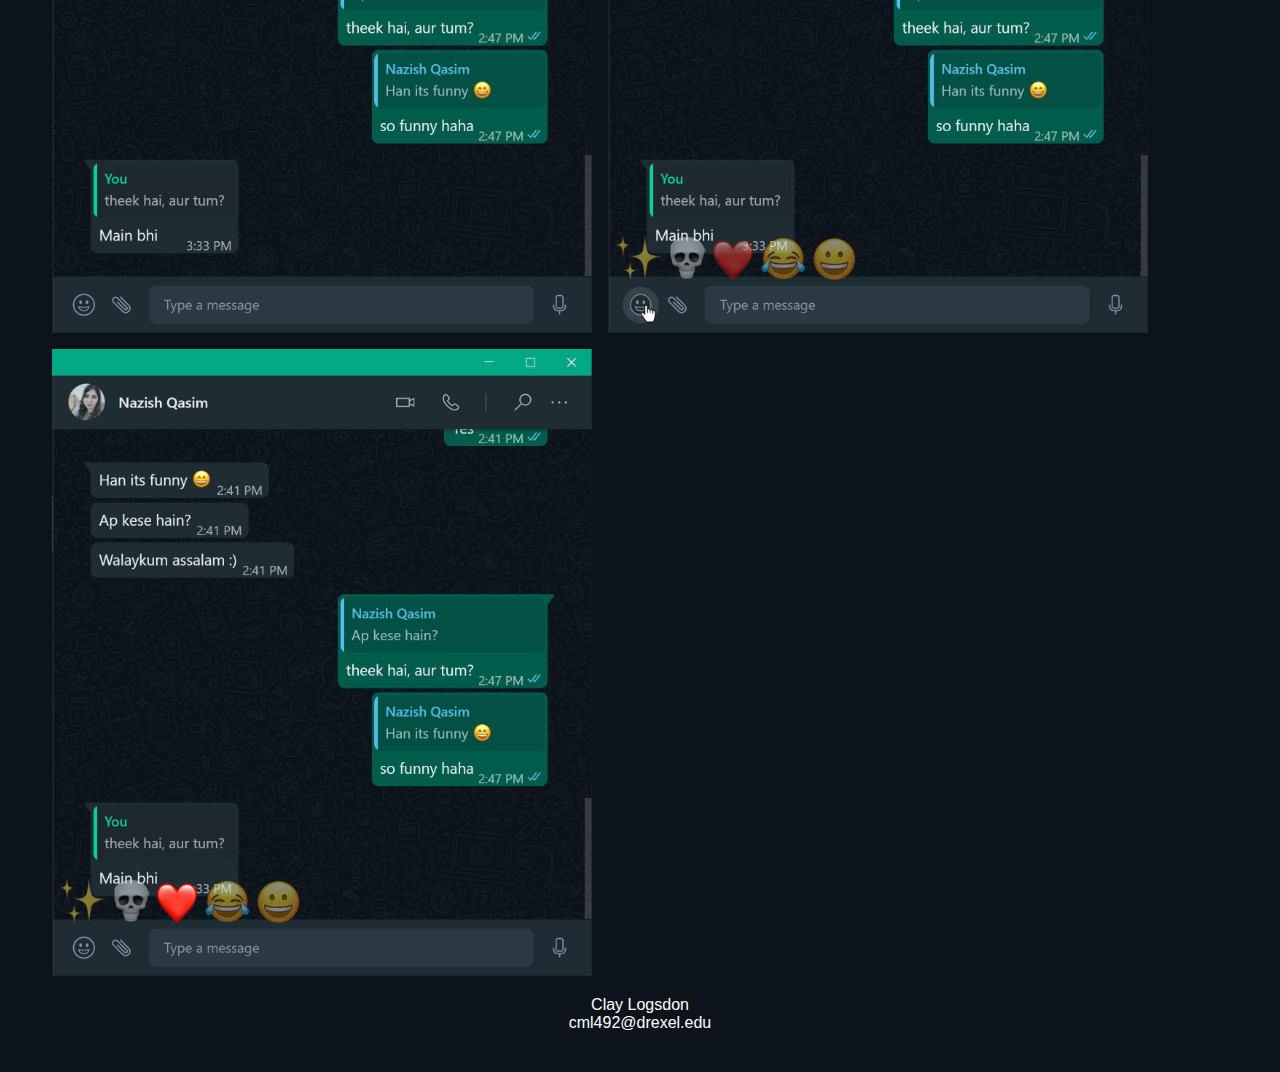
==== commit 2911e802: "[Add] Made micro-interaction fully responsive" ====
--- a/index.html
+++ b/index.html
@@ -33,9 +33,9 @@
             </div>
 
 
-            
+           
             <div class="imageBox">
-                <div class="hover-point">
+                <div class="hover-point" style="top: 165px;">
                     <img class="hover-icon" src="./graphics/Blank-Face.png">
 
                     <div class="emoji-menu">
@@ -53,6 +53,7 @@
                 </div>
                 
               </div>  
+              </div>
 
           
             <div class="alpha-info-title-2">
@@ -67,7 +68,7 @@
             <div class="trigger-info">
                 <ul class="info-box1">
                     <li>
-                       Hovering over the smiley face icon
+                       Hovering over the smiley face icon.
                     </li>
                 </ul>
             </div>
@@ -146,7 +147,7 @@
             </div>
         </div>
 
-    </div>    
+ 
    
             <div class="alpha-images-title">
                 <h2>Alpha Interaction Visuals - Favorite Emojis Appear on Hover</h2>
--- a/styles.css
+++ b/styles.css
@@ -15,6 +15,8 @@
     margin-inline-end: 0px;
 }
 
+
+
 .button {
     background-color: #128C7E;
     border-radius: 25px;
@@ -330,12 +332,12 @@
         color: #128C7E;
         padding-left: 12px;
         position: relative;
- 
-        margin-top: 10px;
+    
+        top: 10px;
     }
     
     .trigger-box {
-        box-sizing: content-box;
+  
         width: 97%;
         margin: 10px;
         padding: 10px 10px;
@@ -347,6 +349,7 @@
     
     
     .info-box1 {
+
         margin-block-start: 0.67em;
         margin-block-end: 0.67em;
         margin-inline-start: 0px;
@@ -354,6 +357,7 @@
     }
     
     .rules-box {
+      
         box-sizing: content-box;
         width: 97%;
         margin: 10px;
@@ -408,154 +412,7 @@
     .author {
         text-align: center;
     }     
-    
-    
-
-.emoji-menu {
-    list-style: none;
-    opacity: 100%;
-    position: absolute;
-    top: 0;
-    right: 0;
-}
-
-.emoji-1 {
-    text-decoration: none;
-    width: 44px;
-    height: 44px;
-    margin-bottom: 10px;
-    cursor: pointer;
-    opacity: 0.35;
-    transition: opacity 1s;
-}
-
-.emoji-1:hover {
-    text-decoration: none;
-    width: 44px;
-    height: 44px;
-    margin-bottom: 10px;
-    opacity: 1;
-    transition-duration: 0.5s;
-    cursor: pointer;
-}
-
-.emoji-2 {
-    text-decoration: none;
-    width: 44px;
-    height: 44px;
-    margin-bottom: 10px;
-    cursor: pointer;
-    opacity: 0.35;
-    transition: opacity 1s;
-}
-
-.emoji-2:hover {
-    text-decoration: none;
-    width: 44px;
-    height: 44px;
-    margin-bottom: 10px;
-    opacity: 1;
-    transition-duration: 0.5s;
-    cursor: pointer;
-}
-
-.emoji-3 {
-    text-decoration: none;
-    width: 44px;
-    height: 44px;
-    margin-bottom: 10px;
-    cursor: pointer;
-    opacity: 0.35;
-    transition: opacity 1s;
-}
-
-.emoji-3:hover {
-    text-decoration: none;
-    width: 44px;
-    height: 44px;
-    margin-bottom: 10px;
-    opacity: 1;
-    transition-duration: 0.5s;
-    cursor: pointer;
-}
-
-.emoji-4 {
-    text-decoration: none;
-    width: 44px;
-    height: 44px;
-    margin-bottom: 10px;
-    cursor: pointer;
-    opacity: 0.35;
-    transition: opacity 1s;
-}
-
-.emoji-4:hover {
-    text-decoration: none;
-    width: 44px;
-    height: 44px;
-    margin-bottom: 10px;
-    opacity: 1;
-    transition-duration: 0.5s;
-    cursor: pointer;
-}
-
-.emoji-5 {
-    text-decoration: none;
-    width: 44px;
-    height: 44px;
-    margin-bottom: 10px;
-    cursor: pointer;
-    opacity: 0.35;
-    transition: opacity 1s;
-}
-
-.emoji-5:hover {
-    text-decoration: none;
-    width: 44px;
-    height: 44px;
-    margin-bottom: 10px;
-    opacity: 1;
-    transition-duration: 0.5s;
-    cursor: pointer;
-}
-
-.hover-icon {
-    width: 44px;
-    height: 44px;
-    margin: 23px;
-    padding: 9px;
-    border-radius: 100px;
-    text-decoration: none;
-}
-
-
-.hover-icon:hover {
-    background-color: #374248;
-    text-decoration: none;
-    cursor: pointer;
-    
-}
-
-.imageBox {
-    text-align: center;   
-    margin-top: 10px;
-  }
-  
-  .imageBox .emoji-menu {
-    text-align: center;   
-    display: none;
-    opacity: 0.35;
-  }
-
-  .imageBox:hover .emoji-menu { 
-    opacity: 1;
-    display: block;
-  }
-
-  .hover-point {
-    position: relative;
-    left: 0;
-    right: 0;
-  }
+
+
 
 }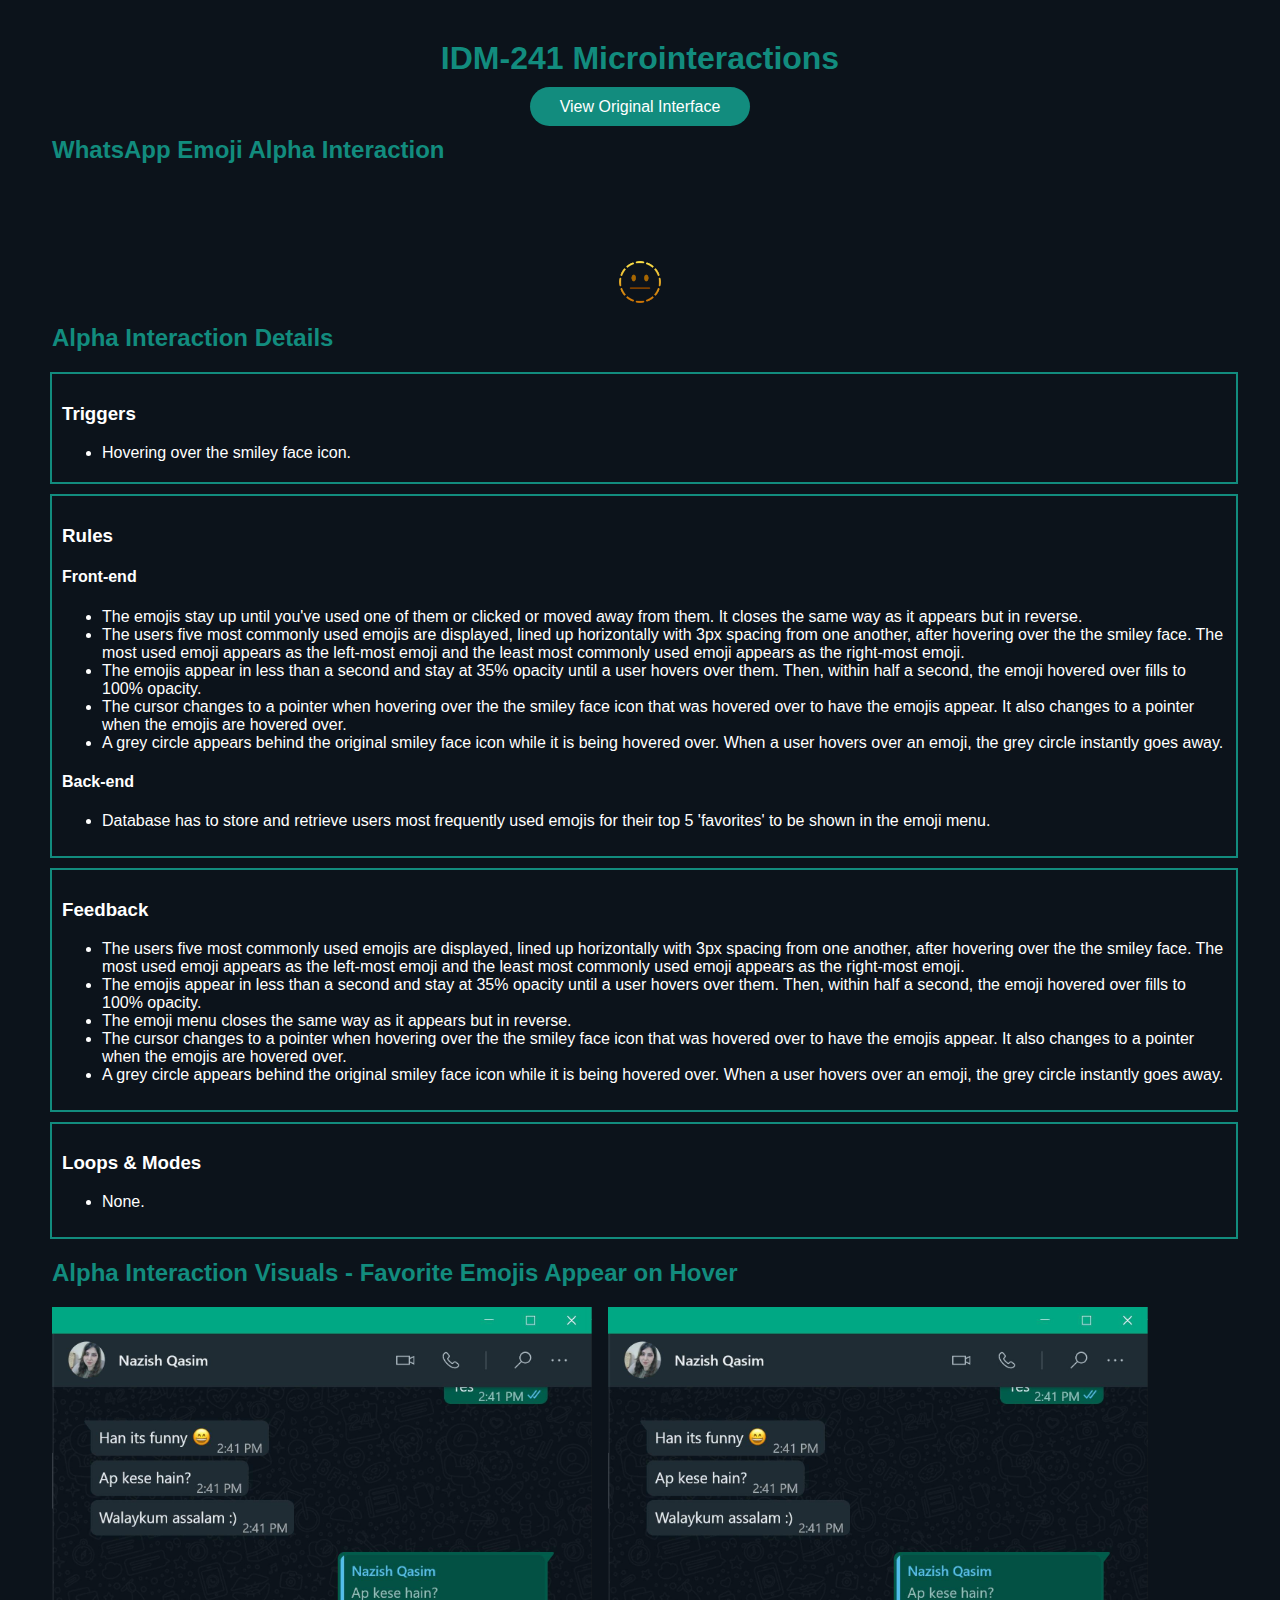
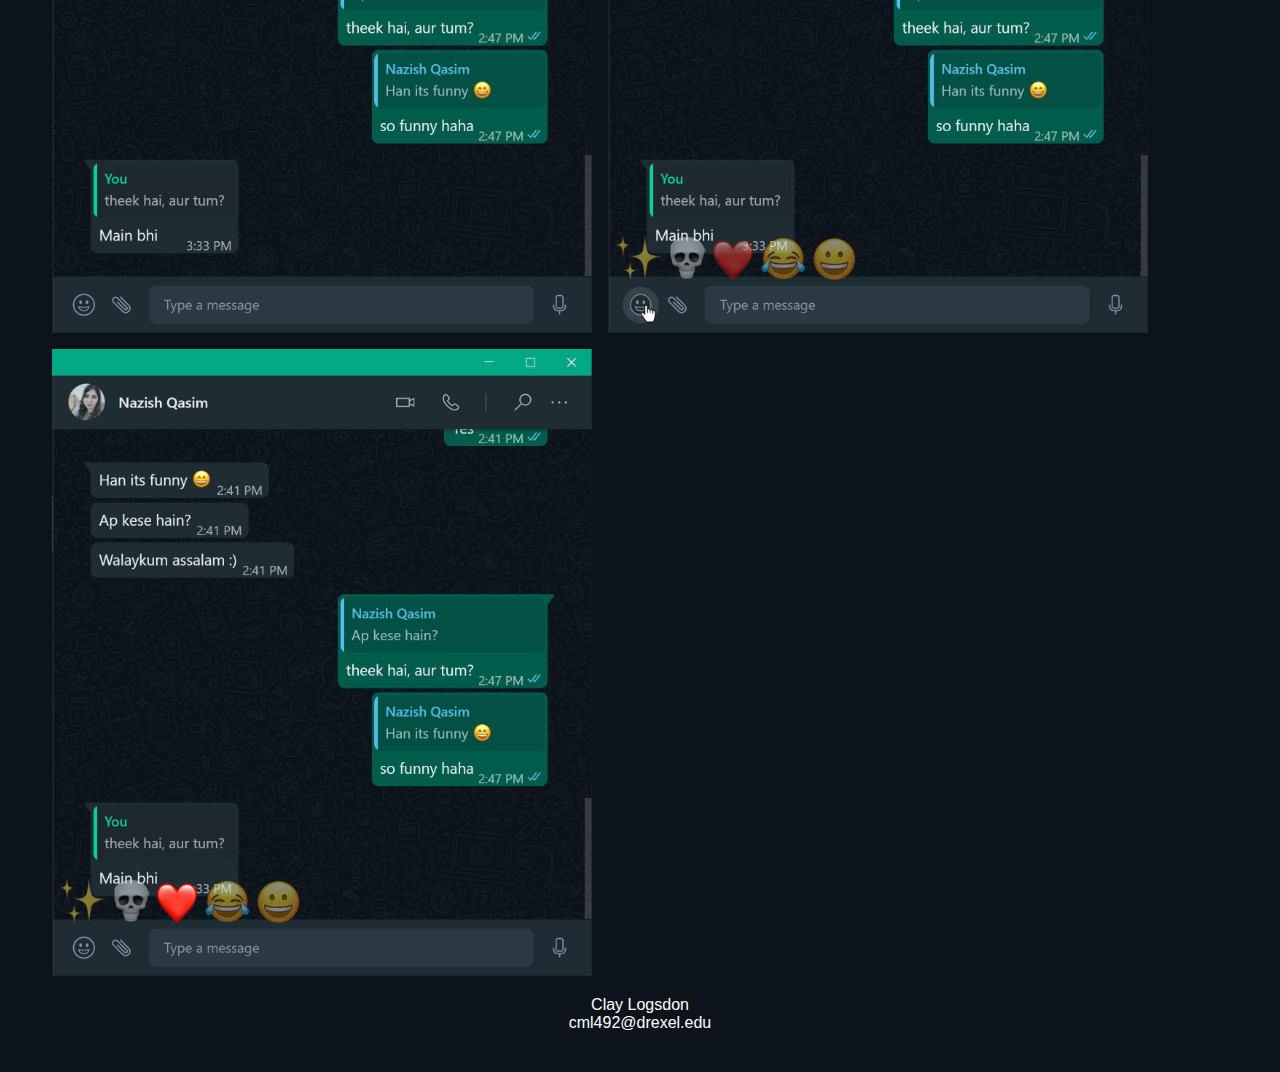
==== commit 75053d9e: "[Add] Small improvement" ====
--- a/index.html
+++ b/index.html
@@ -35,7 +35,7 @@
 
            
             <div class="imageBox">
-                <div class="hover-point" style="top: 165px;">
+                <div class="hover-point"">
                     <img class="hover-icon" src="./graphics/Blank-Face.png">
 
                     <div class="emoji-menu">
--- a/styles.css
+++ b/styles.css
@@ -413,6 +413,9 @@
         text-align: center;
     }     
 
-
+    .hover-point {
+  top: 165px;
+    
+      }
 
 }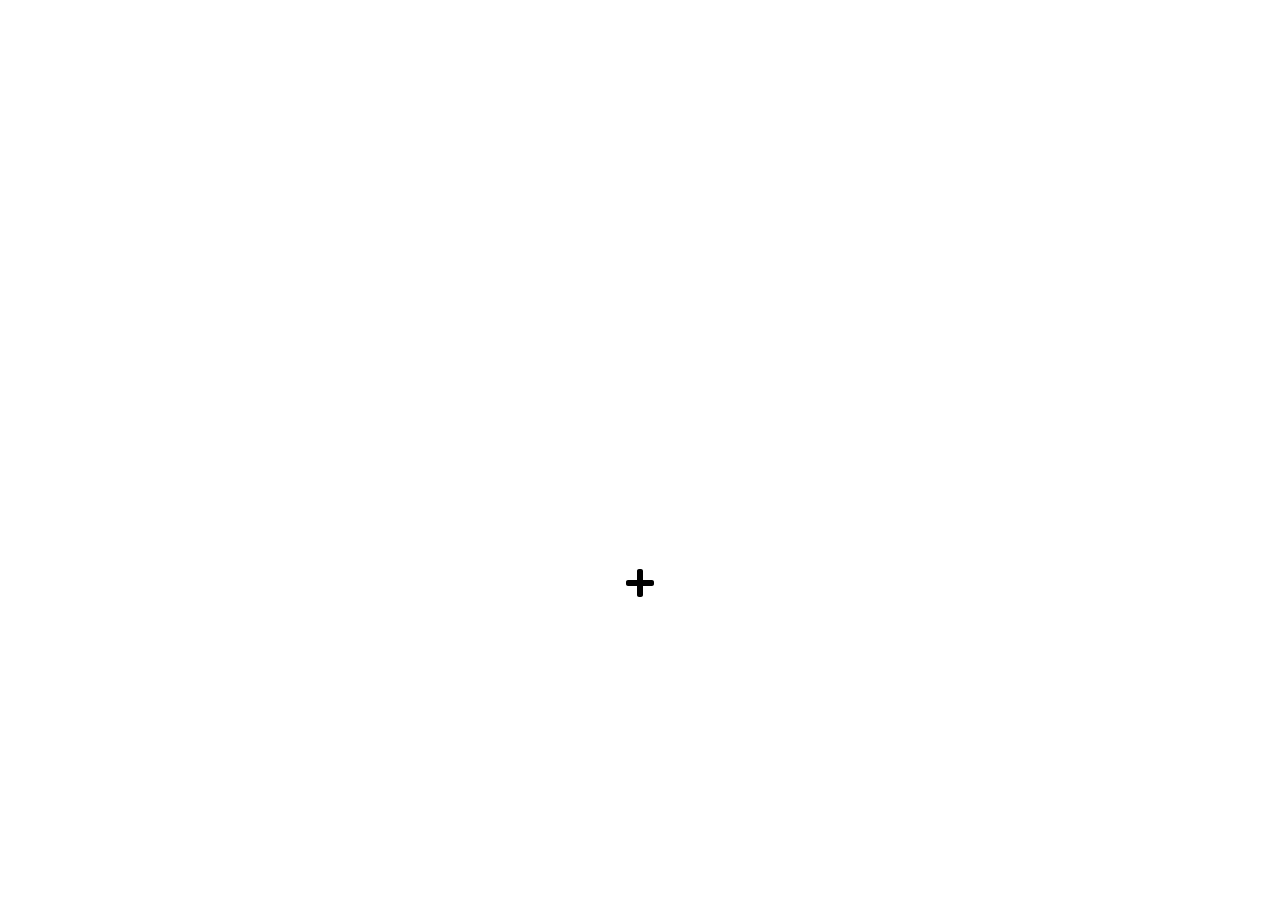
==== commit e912e495: "Add files via upload" ====
--- a/index.html
+++ b/index.html
@@ -1,170 +1,43 @@
-<!DOCTYPE html>
-<html lang="en">
-
-
-<head>
-
-
-    <meta charset="UTF-8">
-    <meta http-equiv="X-UA-Compatible" content="IE=edge">
-    <meta name="viewport" content="width=device-width, initial-scale=1.0">
-    <title>Alpha Interaction</title>
-    <link rel="stylesheet" href="styles.css">
-
-
-    <div class="alpha-title">
-        <h1>IDM-241 Microinteractions</h1>
-    </div>
-
-    <div class="button-container">
-    <a class="button" type="button" href="https://web.whatsapp.com/" target="_blank">
-        View Original Interface
-      </a>
-    </div> 
-
-</head>
-
-
-<body>
-    
-          
-            <div class="alpha-info-title">
-                <h2>WhatsApp Emoji Alpha Interaction</h2>
-            </div>
-
-
-           
-            <div class="imageBox">
-                <div class="hover-point"">
-                    <img class="hover-icon" src="./graphics/Blank-Face.png">
-
-                    <div class="emoji-menu">
-
-                        <img class="emoji-5" src="./graphics/Sparkle.png">
-                        <img class="emoji-4" src="./graphics/Skull.png">
-                        <img class="emoji-3" src="./graphics/Heart.png">
-                        <img class="emoji-2" src="./graphics/Laugh.png">
-                        <img class="emoji-1" src="./graphics/Smiley.png">
-                
-                    </div>
-            
-               
-                  
-                </div>
-                
-              </div>  
-              </div>
-
-          
-            <div class="alpha-info-title-2">
-                <h2>Alpha Interaction Details</h2>
-            </div>
-
-            <div class="container">
-
-                
-            <div class="trigger-box">
-                <h3>Triggers</h3>
-            <div class="trigger-info">
-                <ul class="info-box1">
-                    <li>
-                       Hovering over the smiley face icon.
-                    </li>
-                </ul>
-            </div>
-            </div>
-            
-          
-            <div class="rules-box">
-                <h3>Rules</h3>
-                <h4>Front-end</h4>
-            <div class="rules-info">
-                <ul class="info-box2"> 
-                    <li>
-                        The emojis stay up until you've used one of them or clicked or moved away from them. It closes the same way as it appears but in reverse.
-                    </li>
-                    <li>
-                        The users five most commonly used emojis are displayed, lined up horizontally with 3px spacing from one another, after hovering over the the 
-                        smiley face. The most used emoji appears as the left-most emoji and the least most commonly used emoji appears as the right-most emoji. 
-                    </li>
-                    <li>
-                        The emojis appear in less than a second and stay at 35% opacity until a user hovers over them. Then, within half a second, the emoji hovered over fills to 100% opacity.
-                    </li>
-                    <li>
-                        The cursor changes to a pointer when hovering over the the smiley face icon that was hovered over to have 
-                        the emojis appear. It also changes to a pointer when the emojis are hovered over.
-                    </li>
-                    <li>
-                        A grey circle appears behind the original smiley face icon while it is being hovered over. When a user hovers over an emoji, the grey circle instantly goes away. 
-                    </li>
-                </ul>
-            </div>
-                <div class="backend"> 
-                <h4>Back-end</h4>
-                <ul>
-                    <li>
-                       Database has to store and retrieve users most frequently used emojis for their top 5 'favorites' to be shown
-                       in the emoji menu.
-                    </li>
-                </ul>
-            </div>
-            </div>
-
-
-            <div class="feedback-box">
-                <h3>Feedback</h3>
-            <div class="feedback-info">
-                <ul class="info-box3">
-                    <li>
-                        The users five most commonly used emojis are displayed, lined up horizontally with 3px spacing from one another, after hovering over the the 
-                        smiley face. The most used emoji appears as the left-most emoji and the least most commonly used emoji appears as the right-most emoji. 
-                    </li>
-                    <li>
-                        The emojis appear in less than a second and stay at 35% opacity until a user hovers over them. Then, within half a second, the emoji hovered over fills to 100% opacity.
-                    </li>
-                    <li>
-                        The emoji menu closes the same way as it appears but in reverse.
-                    </li>
-                    <li>
-                        The cursor changes to a pointer when hovering over the the smiley face icon that was hovered over to have 
-                        the emojis appear. It also changes to a pointer when the emojis are hovered over.
-                    </li>
-                    <li>
-                        A grey circle appears behind the original smiley face icon while it is being hovered over. When a user hovers over an emoji, the grey circle instantly goes away. 
-                    </li>
-                </ul>
-            </div>
-        </div>
-            
-            <div class="loops-modes-box">
-                <h3>Loops & Modes</h3>
-            <div class="loops-modes-info">
-                <ul class="info-box4">
-                    <li>
-                        None.
-                    </li>
-                </ul>
-            </div>
-        </div>
-
- 
-   
-            <div class="alpha-images-title">
-                <h2>Alpha Interaction Visuals - Favorite Emojis Appear on Hover</h2>
-            </div>
-
-            <div class="alpha-images">
-                <img class="alpha-image-1" src="./graphics/Action-1.jpg">
-                <img class="alpha-image-2" src="./graphics/Action-2.jpg">
-                <img class="alpha-image-3" src="./graphics/Action-3.jpg">
-            </div>
-
-            <p class="author">Clay Logsdon <br> cml492@drexel.edu</p> 
-          
-
-              <!--Replace ul class with div class= if wanting to do images 1 by 1-->
-
-</body>
-
-
-</html>+<!DOCTYPE html>
+<html lang="en">
+
+
+<head>
+
+
+    <meta charset="UTF-8">
+    <meta http-equiv="X-UA-Compatible" content="IE=edge">
+    <meta name="viewport" content="width=device-width, initial-scale=1.0">
+    <title>Beta Interaction</title>
+    <link rel="stylesheet" href="styles.css">
+    <link rel="script" href="script.js">
+
+    <link rel="stylesheet" href="https://fonts.googleapis.com/css?family=Montserrat:400,400i,700">
+
+  </head>
+  
+  <body>
+    <div class="wrapper">
+      <button class="add">
+        <svg viewBox="0 0 448 512" width="100" title="plus">
+          <path d="M416 208H272V64c0-17.67-14.33-32-32-32h-32c-17.67 0-32 14.33-32 32v144H32c-17.67 0-32 14.33-32 32v32c0 17.67 14.33 32 32 32h144v144c0 17.67 14.33 32 32 32h32c17.67 0 32-14.33 32-32V304h144c17.67 0 32-14.33 32-32v-32c0-17.67-14.33-32-32-32z" />
+        </svg>
+      </button>
+      <button class="photo">
+        <svg viewBox="0 0 576 512" width="100" title="images">
+          <path d="M480 416v16c0 26.51-21.49 48-48 48H48c-26.51 0-48-21.49-48-48V176c0-26.51 21.49-48 48-48h16v208c0 44.112 35.888 80 80 80h336zm96-80V80c0-26.51-21.49-48-48-48H144c-26.51 0-48 21.49-48 48v256c0 26.51 21.49 48 48 48h384c26.51 0 48-21.49 48-48zM256 128c0 26.51-21.49 48-48 48s-48-21.49-48-48 21.49-48 48-48 48 21.49 48 48zm-96 144l55.515-55.515c4.686-4.686 12.284-4.686 16.971 0L272 256l135.515-135.515c4.686-4.686 12.284-4.686 16.971 0L512 208v112H160v-48z" />
+        </svg>
+      </button>
+      <button class="video">
+        <svg viewBox="0 0 576 512" width="100" title="video">
+          <path d="M336.2 64H47.8C21.4 64 0 85.4 0 111.8v288.4C0 426.6 21.4 448 47.8 448h288.4c26.4 0 47.8-21.4 47.8-47.8V111.8c0-26.4-21.4-47.8-47.8-47.8zm189.4 37.7L416 177.3v157.4l109.6 75.5c21.2 14.6 50.4-.3 50.4-25.8V127.5c0-25.4-29.1-40.4-50.4-25.8z" />
+        </svg>
+      </button>
+      <button class="file">
+        <svg viewBox="0 0 384 512" width="100" title="file-alt">
+          <path d="M224 136V0H24C10.7 0 0 10.7 0 24v464c0 13.3 10.7 24 24 24h336c13.3 0 24-10.7 24-24V160H248c-13.2 0-24-10.8-24-24zm64 236c0 6.6-5.4 12-12 12H108c-6.6 0-12-5.4-12-12v-8c0-6.6 5.4-12 12-12h168c6.6 0 12 5.4 12 12v8zm0-64c0 6.6-5.4 12-12 12H108c-6.6 0-12-5.4-12-12v-8c0-6.6 5.4-12 12-12h168c6.6 0 12 5.4 12 12v8zm0-72v8c0 6.6-5.4 12-12 12H108c-6.6 0-12-5.4-12-12v-8c0-6.6 5.4-12 12-12h168c6.6 0 12 5.4 12 12zm96-114.1v6.1H256V0h6.1c6.4 0 12.5 2.5 17 7l97.9 98c4.5 4.5 7 10.6 7 16.9z" />
+        </svg>
+      </button>
+    </div>
+  </body>
+  </html>--- a/styles.css
+++ b/styles.css
@@ -1,421 +1,117 @@
-body {
-    background-color: #0c131b;
-    font-family:'Trebuchet MS', 'Lucida Sans Unicode', 'Lucida Grande', 'Lucida Sans', Arial, sans-serif;
-    color: white;   
-    margin: 40px;
-}
-
-.alpha-title {
-    text-align: center;
-    color: #128C7E;
-    font-size: 16px;
-    margin-block-start: 0.67em;
-    margin-block-end: 0.67em;
-    margin-inline-start: 0px;
-    margin-inline-end: 0px;
-}
-
-
-
-.button {
-    background-color: #128C7E;
-    border-radius: 25px;
-    color: #fff;
-    margin-top: 10px;
-    margin-bottom: 20px;
-    padding: 11px 30px;
-    text-decoration: none;
-}
-
-.button-container {
-    text-align: center;
-}
-
-.button:hover {
-    background-color: #149989;
-    border-radius: 25px;
-    color: #fff;
-    margin-top: 10px;
-    margin-bottom: 20px;
-    padding: 11px 30px;
-    text-decoration: none;
-}
-
-.alpha-info-title {
-    color: #128C7E;
-    padding-left: 12px;
-    margin-bottom: 10px;
-    
-}
-
-.alpha-info-title-2 {
-    color: #128C7E;
-    padding-left: 12px;
-    margin-top: 160px;
-    position: relative;
-    
-}
-
-.trigger-box {
-    box-sizing: content-box;
-    width: 97%;
-    margin: 10px;
-    padding: 10px;
-    border: 2px solid #128C7E;
-
-}
-
-
-
-.info-box1 {
-    margin-block-start: 0.67em;
-    margin-block-end: 0.67em;
-    margin-inline-start: 0px;
-    margin-inline-end: 0px;
-}
-
-.rules-box {
-    box-sizing: content-box;
-    width: 97%;
-    margin: 10px;
-    padding: 10px;
-    border: 2px solid #128C7E;
-
-    
-}
-
-.feedback-box {
-    box-sizing: content-box;
-    width: 97%;
-    margin: 10px;
-    padding: 10px;
-    border: 2px solid #128C7E;
-}
-
-.loops-modes-box {
-    box-sizing: content-box;
-    width: 97%;
-    margin: 10px;
-    padding: 10px;
-    border: 2px solid #128C7E;
-}
-
-.alpha-images-title {
-    color: #128C7E;
-    padding-left: 12px;
-
-    
-}
-
-.alpha-image-1 {
-    max-width:45%;
-    height:auto; 
-    padding-left: 12px;
-}
-
-.alpha-image-2 {
-    max-width:45%;
-    height:auto; 
-    padding-left: 12px;
-}
-
-.alpha-image-3 {
-    max-width: 45%;
-    height:auto; 
-    padding-left: 12px; 
-    margin-top: 12px;
-}
-
-.author {
-    text-align: center;
-}
-
-
-
-.emoji-menu {
-    list-style: none;
-    opacity: 100%;
-}
-
-.emoji-1 {
-    text-decoration: none;
-    width: 44px;
-    height: 44px;
-    margin-bottom: 10px;
-    cursor: pointer;
-    opacity: 0.35;
-    transition: opacity 1s;
-}
-
-.emoji-1:hover {
-    text-decoration: none;
-    width: 44px;
-    height: 44px;
-    margin-bottom: 10px;
-    opacity: 1;
-    transition-duration: 0.5s;
-    cursor: pointer;
-}
-
-.emoji-2 {
-    text-decoration: none;
-    width: 44px;
-    height: 44px;
-    margin-bottom: 10px;
-    cursor: pointer;
-    opacity: 0.35;
-    transition: opacity 1s;
-}
-
-.emoji-2:hover {
-    text-decoration: none;
-    width: 44px;
-    height: 44px;
-    margin-bottom: 10px;
-    opacity: 1;
-    transition-duration: 0.5s;
-    cursor: pointer;
-}
-
-.emoji-3 {
-    text-decoration: none;
-    width: 44px;
-    height: 44px;
-    margin-bottom: 10px;
-    cursor: pointer;
-    opacity: 0.35;
-    transition: opacity 1s;
-}
-
-.emoji-3:hover {
-    text-decoration: none;
-    width: 44px;
-    height: 44px;
-    margin-bottom: 10px;
-    opacity: 1;
-    transition-duration: 0.5s;
-    cursor: pointer;
-}
-
-.emoji-4 {
-    text-decoration: none;
-    width: 44px;
-    height: 44px;
-    margin-bottom: 10px;
-    cursor: pointer;
-    opacity: 0.35;
-    transition: opacity 1s;
-}
-
-.emoji-4:hover {
-    text-decoration: none;
-    width: 44px;
-    height: 44px;
-    margin-bottom: 10px;
-    opacity: 1;
-    transition-duration: 0.5s;
-    cursor: pointer;
-}
-
-.emoji-5 {
-    text-decoration: none;
-    width: 44px;
-    height: 44px;
-    margin-bottom: 10px;
-    margin-left: 190px;
-    cursor: pointer;
-    opacity: 0.35;
-    transition: opacity 1s;
-}
-
-.emoji-5:hover {
-    text-decoration: none;
-    width: 44px;
-    height: 44px;
-    margin-bottom: 10px;
-    margin-left: 190px;
-    opacity: 1;
-    transition-duration: 0.5s;
-    cursor: pointer;
-}
-
-
-
-
-
-.hover-icon {
-    width: 44px;
-    height: 44px;
-    margin-bottom: -115px;
-    padding: 9px 9px;
-    border-radius: 100px;
-    text-decoration: none;
-}
-
-
-.hover-icon:hover {
-    
-    background-color: #374248;
-    text-decoration: none;
-    cursor: pointer;
-    
-}
-
-.imageBox {
-    text-align: center;  
-  }
-  
-  .imageBox .emoji-menu  {
-    text-align: center;   
-    opacity: 0.35;
-    display: none;
-  
-  }
-
-  .imageBox:hover .emoji-menu { 
-    opacity: 1;
-    display: block;
-  }
-
-  .hover-point {
-    position: absolute;
-    left: 0;
-    right: 0;
-
-  }
-
-
-@media only screen and (max-width: 768px) {
-    
-    .alpha-title {
-        text-align: center;
-        color: #128C7E;
-    
-        font-size: 14px;
-        margin-block-start: 0.67em;
-        margin-block-end: 0.67em;
-        margin-inline-start: 0px;
-        margin-inline-end: 0px;
-    }
-
-    .button {
-        background-color: #128C7E;
-        border-radius: 25px;
-        color: #fff;
-        margin-top: 10px;
-        margin-bottom: 20px;
-        padding: 10px 30px;
-        text-decoration: none;
-    }
-    
-    .button-container {
-        text-align: center;
-    }
-    
-    .button:hover {
-        background-color: #149989;
-        border-radius: 25px;
-        color: #fff;
-        margin-top: 10px;
-        margin-bottom: 20px;
-        padding: 10px 30px;
-        text-decoration: none;
-    }
-
-
-    .alpha-info-title {
-        color: #128C7E;
-        padding-left: 12px;
-            
-    }
-    .alpha-info-title-2 {
-        color: #128C7E;
-        padding-left: 12px;
-        position: relative;
-    
-        top: 10px;
-    }
-    
-    .trigger-box {
-  
-        width: 97%;
-        margin: 10px;
-        padding: 10px 10px;
-        border: 2px solid #128C7E;
-        
-
-            }
-    
-    
-    
-    .info-box1 {
-
-        margin-block-start: 0.67em;
-        margin-block-end: 0.67em;
-        margin-inline-start: 0px;
-        margin-inline-end: 0px;
-    }
-    
-    .rules-box {
-      
-        box-sizing: content-box;
-        width: 97%;
-        margin: 10px;
-        padding: 10px;
-        border: 2px solid #128C7E;
-    
-        
-    }
-    
-    .feedback-box {
-        box-sizing: content-box;
-        width: 97%;
-        margin: 10px;
-        padding: 10px;
-        border: 2px solid #128C7E;
-    }
-    
-    .loops-modes-box {
-        box-sizing: content-box;
-        width: 97%;
-        margin: 10px;
-        padding: 10px;
-        border: 2px solid #128C7E;
-    }
-    
-    .alpha-images-title {
-        color: #128C7E;
-        padding-left: 6px;
-        
-    }
-    
-    .alpha-image-1 {
-        max-width: 60%;
-        height:auto; 
-        padding-left: 12px;
-    }
-    
-    .alpha-image-2 {
-        max-width: 60%;
-        height:auto; 
-        padding-left: 12px;
-        margin-top: 7px;
-    }
-    
-    .alpha-image-3 {
-        max-width: 60%;
-        height:auto; 
-        padding-left: 12px; 
-        margin-top: 7px;
-    }
-
-    .author {
-        text-align: center;
-    }     
-
-    .hover-point {
-  top: 165px;
-    
-      }
-
-}+/*   color variables */
+$clr-primary: #ff7043;
+$clr-primary-hover: #29e6a7;
+$clr-primary-dark: #039d69;
+$clr-gray100: #f9fbff;
+$clr-gray150: #f4f6fb;
+$clr-gray200: #eef1f6;
+$clr-gray300: #e1e5ee;
+$clr-gray400: #767b91;
+$clr-gray500: #4f546c;
+$clr-gray600: #2a324b;
+$clr-gray700: #161d34;
+
+/*   border radius */
+$radius: 0.2rem;
+
+$animation: cubic-bezier(0.785, 0.18, 0.415, 1.65);
+
+*,
+*::before,
+*::after {
+  box-sizing: border-box;
+  margin: 0;
+  padding: 0;
+}
+
+body {
+  font-family: "Montserrat", sans-serif;
+  height: 100vh;
+  display: grid;
+  justify-content: center;
+  align-items: center;
+  background-color: $clr-primary;
+}
+
+.wrapper {
+  position: relative;
+  display: flex;
+  flex-direction: column-reverse;
+  gap: 1.2rem;
+
+  button {
+    font-family: inherit;
+    outline: none;
+    border: none;
+    background-color: white;
+    padding: 1rem;
+    width: 4rem;
+    height: 4rem;
+    box-shadow: 0px 0px 10px $clr-gray400;
+    border-radius: 50%;
+    cursor: pointer;
+
+    svg {
+      width: 2rem;
+      height: 2rem;
+      fill: $clr-gray500;
+      transition: 500ms transform $animation;
+    }
+
+    &:hover {
+      transform: scale(1.1);
+    }
+    &:focus {
+      box-shadow: 0 0 0 3px $clr-gray500;
+    }
+  }
+
+  .add {
+    z-index: 99;
+    transition: 500ms transform $animation;
+  }
+
+  .photo,
+  .video,
+  .file {
+    position: relative;
+    bottom: -6rem;
+    opacity: 0;
+    transform: rotatez(-45deg);
+    transition: 500ms all $animation;
+    pointer-events: none;
+  }
+
+  &-open .photo,
+  &-open .video,
+  &-open .file {
+    opacity: 1;
+    bottom: 0;
+    transform: rotatez(0deg);
+    pointer-events: auto;
+
+    &::after {
+      content: attr(class);
+      position: absolute;
+      left: 5rem;
+      top: 50%;
+      transform: translatey(-50%);
+      background-color: $clr-gray500;
+      color: white;
+      padding: 0.5rem 1rem;
+      border-radius: $radius;
+      pointer-events: none;
+      display: none;
+    }
+  }
+
+  &-open .photo:hover::after,
+  &-open .video:hover::after,
+  &-open .file:hover::after {
+    display: block;
+  }
+
+  &-open .add svg {
+    transform: rotatez(135deg);
+  }
+}
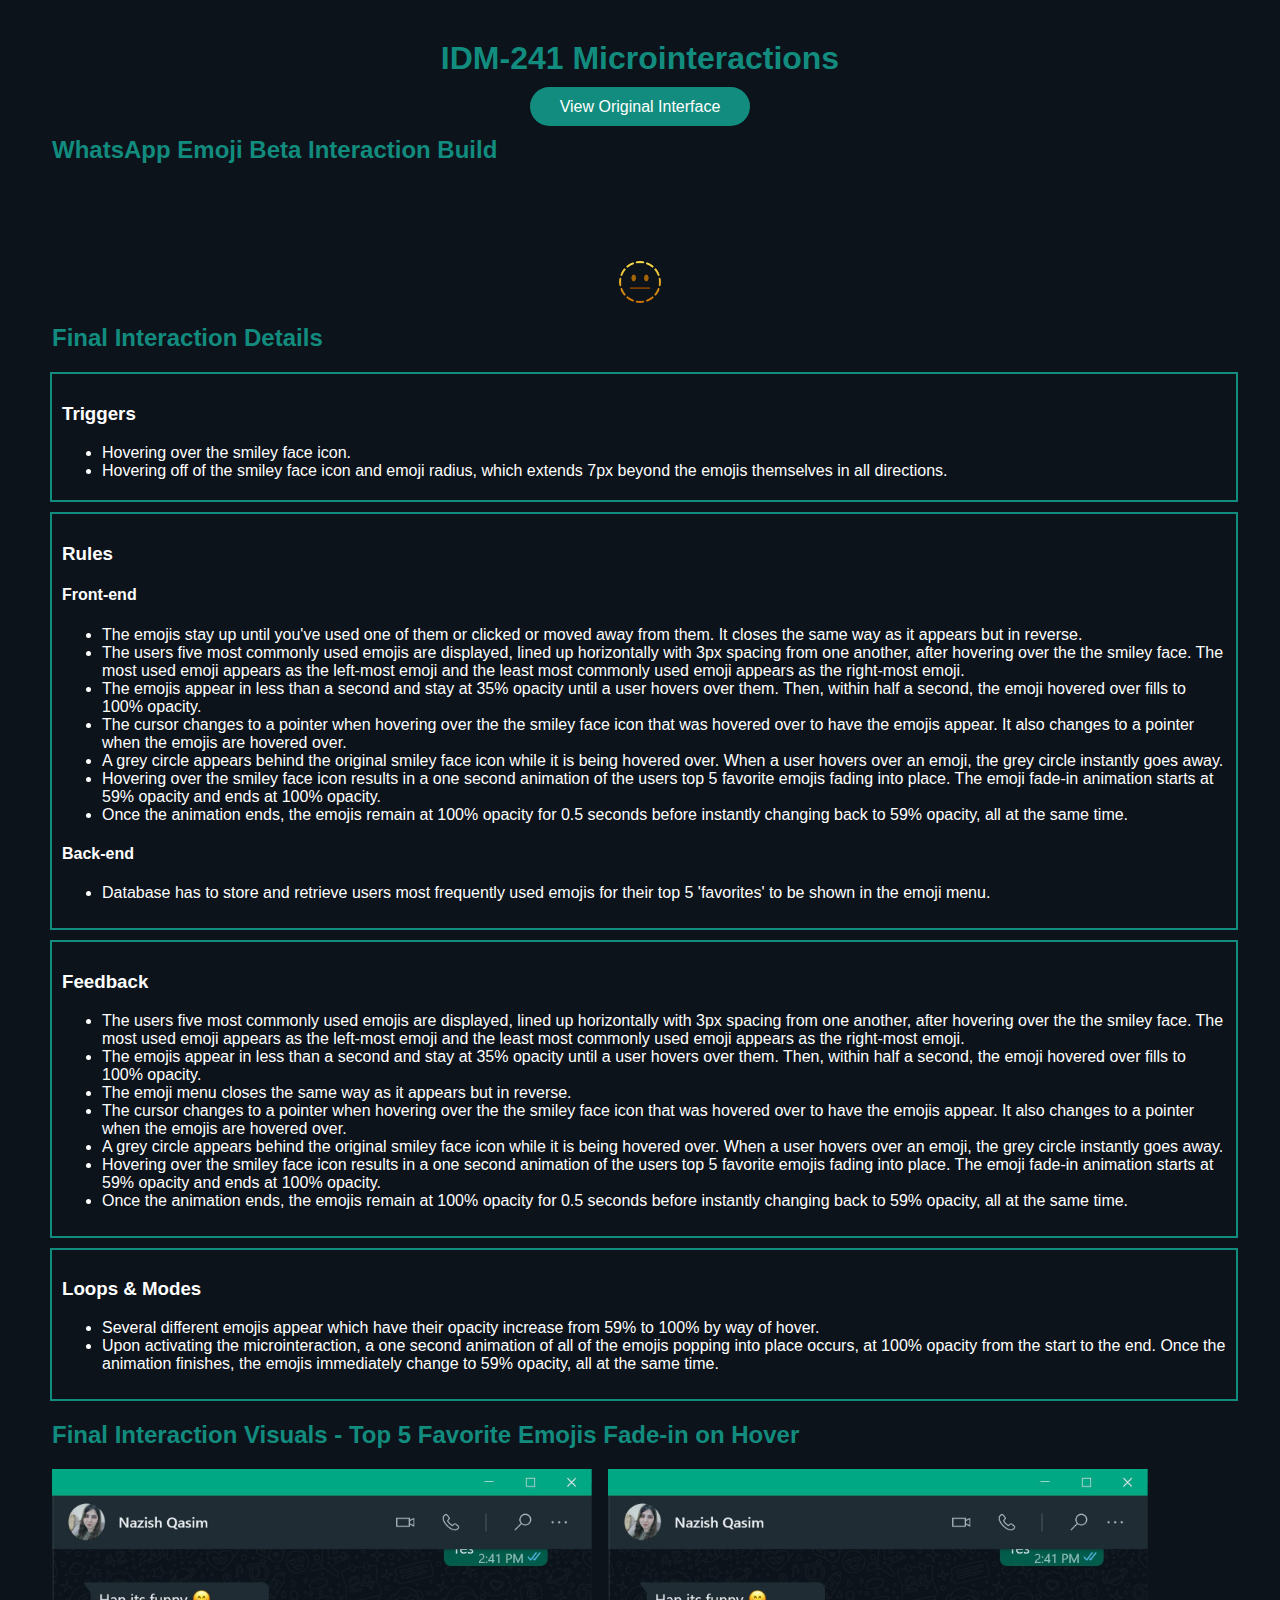
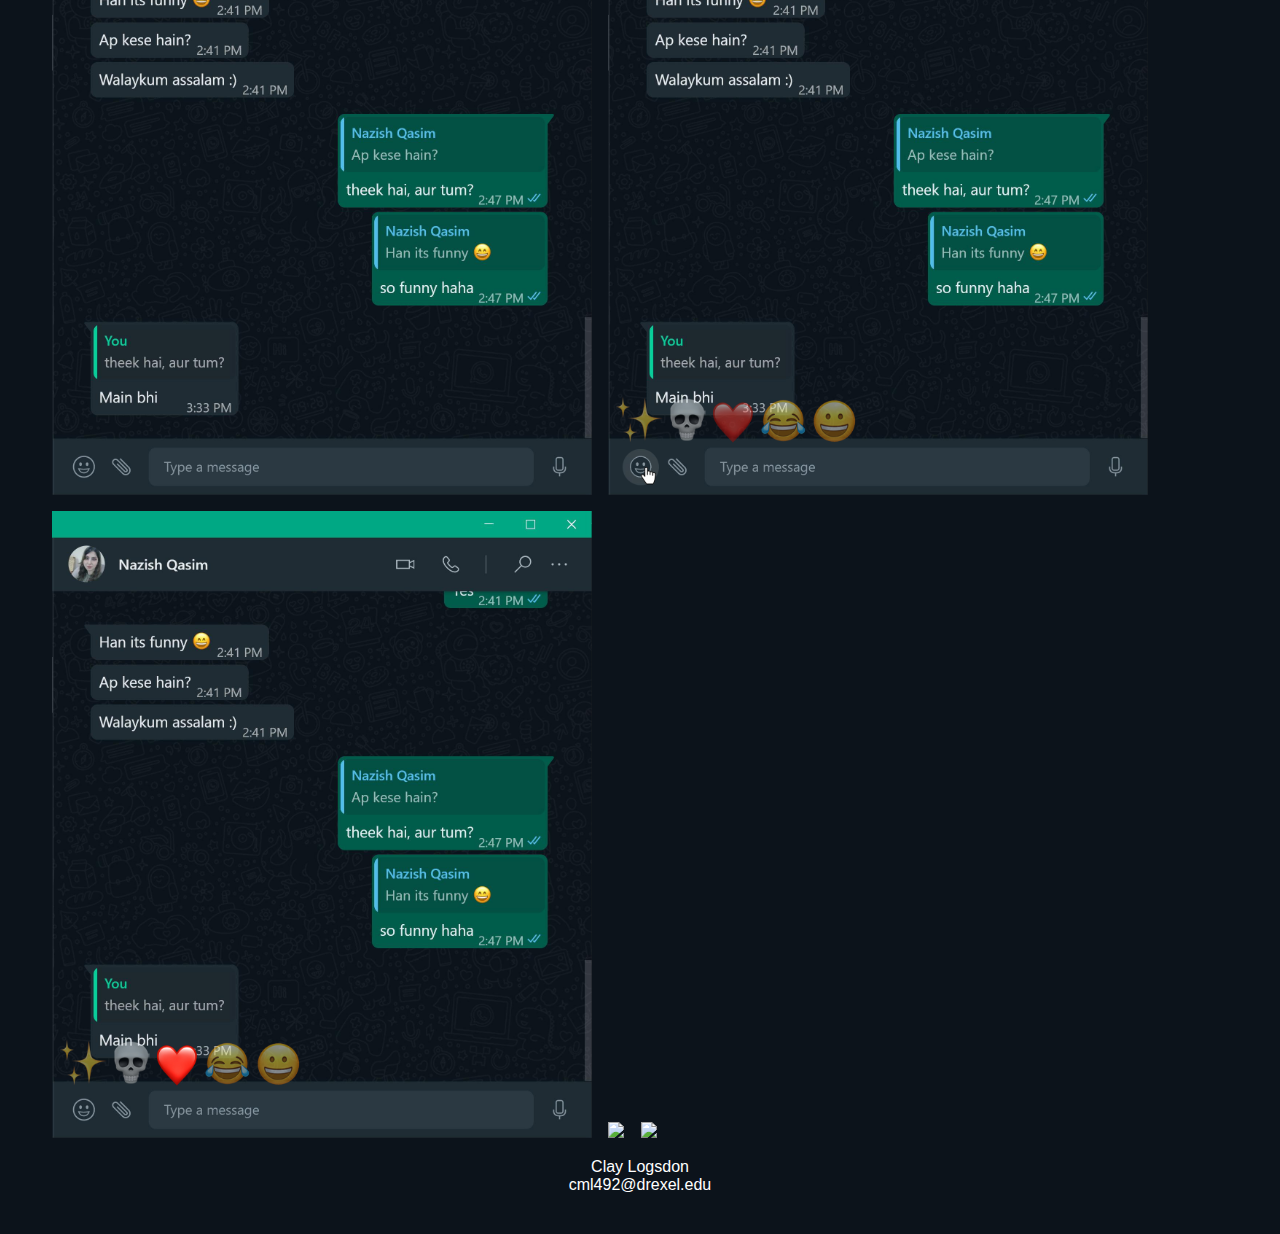
==== commit c4d98d60: "Add files via upload" ====
--- a/index.html
+++ b/index.html
@@ -8,36 +8,187 @@
     <meta charset="UTF-8">
     <meta http-equiv="X-UA-Compatible" content="IE=edge">
     <meta name="viewport" content="width=device-width, initial-scale=1.0">
-    <title>Beta Interaction</title>
+    <title>Final Interaction</title>
     <link rel="stylesheet" href="styles.css">
-    <link rel="script" href="script.js">
 
-    <link rel="stylesheet" href="https://fonts.googleapis.com/css?family=Montserrat:400,400i,700">
 
-  </head>
-  
-  <body>
-    <div class="wrapper">
-      <button class="add">
-        <svg viewBox="0 0 448 512" width="100" title="plus">
-          <path d="M416 208H272V64c0-17.67-14.33-32-32-32h-32c-17.67 0-32 14.33-32 32v144H32c-17.67 0-32 14.33-32 32v32c0 17.67 14.33 32 32 32h144v144c0 17.67 14.33 32 32 32h32c17.67 0 32-14.33 32-32V304h144c17.67 0 32-14.33 32-32v-32c0-17.67-14.33-32-32-32z" />
-        </svg>
-      </button>
-      <button class="photo">
-        <svg viewBox="0 0 576 512" width="100" title="images">
-          <path d="M480 416v16c0 26.51-21.49 48-48 48H48c-26.51 0-48-21.49-48-48V176c0-26.51 21.49-48 48-48h16v208c0 44.112 35.888 80 80 80h336zm96-80V80c0-26.51-21.49-48-48-48H144c-26.51 0-48 21.49-48 48v256c0 26.51 21.49 48 48 48h384c26.51 0 48-21.49 48-48zM256 128c0 26.51-21.49 48-48 48s-48-21.49-48-48 21.49-48 48-48 48 21.49 48 48zm-96 144l55.515-55.515c4.686-4.686 12.284-4.686 16.971 0L272 256l135.515-135.515c4.686-4.686 12.284-4.686 16.971 0L512 208v112H160v-48z" />
-        </svg>
-      </button>
-      <button class="video">
-        <svg viewBox="0 0 576 512" width="100" title="video">
-          <path d="M336.2 64H47.8C21.4 64 0 85.4 0 111.8v288.4C0 426.6 21.4 448 47.8 448h288.4c26.4 0 47.8-21.4 47.8-47.8V111.8c0-26.4-21.4-47.8-47.8-47.8zm189.4 37.7L416 177.3v157.4l109.6 75.5c21.2 14.6 50.4-.3 50.4-25.8V127.5c0-25.4-29.1-40.4-50.4-25.8z" />
-        </svg>
-      </button>
-      <button class="file">
-        <svg viewBox="0 0 384 512" width="100" title="file-alt">
-          <path d="M224 136V0H24C10.7 0 0 10.7 0 24v464c0 13.3 10.7 24 24 24h336c13.3 0 24-10.7 24-24V160H248c-13.2 0-24-10.8-24-24zm64 236c0 6.6-5.4 12-12 12H108c-6.6 0-12-5.4-12-12v-8c0-6.6 5.4-12 12-12h168c6.6 0 12 5.4 12 12v8zm0-64c0 6.6-5.4 12-12 12H108c-6.6 0-12-5.4-12-12v-8c0-6.6 5.4-12 12-12h168c6.6 0 12 5.4 12 12v8zm0-72v8c0 6.6-5.4 12-12 12H108c-6.6 0-12-5.4-12-12v-8c0-6.6 5.4-12 12-12h168c6.6 0 12 5.4 12 12zm96-114.1v6.1H256V0h6.1c6.4 0 12.5 2.5 17 7l97.9 98c4.5 4.5 7 10.6 7 16.9z" />
-        </svg>
-      </button>
+    <div class="alpha-title">
+        <h1>IDM-241 Microinteractions</h1>
     </div>
-  </body>
-  </html>+
+    <div class="button-container">
+    <a class="button" type="button" href="https://web.whatsapp.com/" target="_blank">
+        View Original Interface
+      </a>
+    </div> 
+
+</head>
+
+
+<body>
+    
+          
+            <div class="alpha-info-title">
+                <h2>WhatsApp Emoji Beta Interaction Build</h2>
+            </div>
+
+
+           
+            <div class="imageBox">
+                <div class="hover-point">
+                    
+                    <img class="hover-icon" src="./graphics/Blank-Face.png">
+
+                    <div class="emoji-menu">
+
+                        <img class="emoji-5" src="./graphics/Sparkle.png">
+                        <img class="emoji-4" src="./graphics/Skull.png">
+                        <img class="emoji-3" src="./graphics/Heart.png">
+                        <img class="emoji-2" src="./graphics/Laugh.png">
+                        <img class="emoji-1" src="./graphics/Smiley.png">
+                
+                    </div>
+            
+               
+                  
+                </div>
+                
+              </div>  
+              </div>
+
+          
+            <div class="alpha-info-title-2">
+                <h2>Final Interaction Details</h2>
+            </div>
+
+            <div class="container">
+
+                
+            <div class="trigger-box">
+                <h3>Triggers</h3>
+            <div class="trigger-info">
+                <ul class="info-box1">
+                    <li>
+                       Hovering over the smiley face icon.
+                    </li>
+                    <li>
+                        Hovering off of the smiley face icon and emoji radius, which extends 7px beyond the emojis themselves in all directions.
+                     </li>
+                </ul>
+            </div>
+            </div>
+            
+          
+            <div class="rules-box">
+                <h3>Rules</h3>
+                <h4>Front-end</h4>
+            <div class="rules-info">
+                <ul class="info-box2"> 
+                    <li>
+                        The emojis stay up until you've used one of them or clicked or moved away from them. It closes the same way as it appears but in reverse.
+                    </li>
+                    <li>
+                        The users five most commonly used emojis are displayed, lined up horizontally with 3px spacing from one another, after hovering over the the 
+                        smiley face. The most used emoji appears as the left-most emoji and the least most commonly used emoji appears as the right-most emoji. 
+                    </li>
+                    <li>
+                        The emojis appear in less than a second and stay at 35% opacity until a user hovers over them. Then, within half a second, the emoji hovered over fills to 100% opacity.
+                    </li>
+                    <li>
+                        The cursor changes to a pointer when hovering over the the smiley face icon that was hovered over to have 
+                        the emojis appear. It also changes to a pointer when the emojis are hovered over.
+                    </li>
+                    <li>
+                        A grey circle appears behind the original smiley face icon while it is being hovered over. When a user hovers over an emoji, the grey circle instantly goes away. 
+                    </li>
+                    <li>
+                        Hovering over the smiley face icon results in a one second animation of the users top 5 favorite emojis fading into place. 
+                        The emoji fade-in animation starts at 59% opacity and ends at 100% opacity.
+                    </li>
+                    <li>
+                        Once the animation ends, the emojis remain at 100% opacity for 0.5 seconds before instantly changing back to 59% opacity, all at the same time.
+                    </li>
+                </ul>
+            </div>
+                <div class="backend"> 
+                <h4>Back-end</h4>
+                <ul>
+                    <li>
+                       Database has to store and retrieve users most frequently used emojis for their top 5 'favorites' to be shown
+                       in the emoji menu.
+                    </li>
+                </ul>
+            </div>
+            </div>
+
+
+            <div class="feedback-box">
+                <h3>Feedback</h3>
+            <div class="feedback-info">
+                <ul class="info-box3">
+                    <li>
+                        The users five most commonly used emojis are displayed, lined up horizontally with 3px spacing from one another, after hovering over the the 
+                        smiley face. The most used emoji appears as the left-most emoji and the least most commonly used emoji appears as the right-most emoji. 
+                    </li>
+                    <li>
+                        The emojis appear in less than a second and stay at 35% opacity until a user hovers over them. Then, within half a second, the emoji hovered over fills to 100% opacity.
+                    </li>
+                    <li>
+                        The emoji menu closes the same way as it appears but in reverse.
+                    </li>
+                    <li>
+                        The cursor changes to a pointer when hovering over the the smiley face icon that was hovered over to have 
+                        the emojis appear. It also changes to a pointer when the emojis are hovered over.
+                    </li>
+                    <li>
+                        A grey circle appears behind the original smiley face icon while it is being hovered over. When a user hovers over an emoji, the grey circle instantly goes away. 
+                    </li>
+                    <li>
+                        Hovering over the smiley face icon results in a one second animation of the users top 5 favorite emojis fading into place. 
+                        The emoji fade-in animation starts at 59% opacity and ends at 100% opacity.
+                    </li>
+                    <li>
+                        Once the animation ends, the emojis remain at 100% opacity for 0.5 seconds before instantly changing back to 59% opacity, all at the same time.
+                    </li>
+                </ul>
+            </div>
+        </div>
+            
+            <div class="loops-modes-box">
+                <h3>Loops & Modes</h3>
+            <div class="loops-modes-info">
+                <ul class="info-box4">
+                    <li>
+                        Several different emojis appear which have their opacity increase from 59% to 100% by way of hover. 
+                    </li>
+                    <li>
+                        Upon activating the microinteraction, a one second animation of all of the emojis popping into place occurs, at 100% opacity from the start to the end.
+                        Once the animation finishes, the emojis immediately change to 59% opacity, all at the same time.
+                    </li>
+                </ul>
+            </div>
+        </div>
+
+ 
+   
+            <div class="alpha-images-title">
+                <h2>Final Interaction Visuals - Top 5 Favorite Emojis Fade-in on Hover</h2>
+            </div>
+
+            <div class="alpha-images">
+                <img class="alpha-image-1" src="./graphics/Action-1.jpg">
+                <img class="alpha-image-2" src="./graphics/Action-2.jpg">
+                <img class="alpha-image-3" src="./graphics/Action-3.jpg">
+                <img class="alpha-image-3" src="./graphics/Action-4.jpg">
+                <img class="alpha-image-3" src="./graphics/Action-5.jpg">
+            </div>
+
+            <p class="author">Clay Logsdon <br> cml492@drexel.edu</p> 
+          
+
+              <!--Replace ul class with div class= if wanting to do images 1 by 1-->
+
+</body>
+
+
+</html>--- a/styles.css
+++ b/styles.css
@@ -1,117 +1,423 @@
-/*   color variables */
-$clr-primary: #ff7043;
-$clr-primary-hover: #29e6a7;
-$clr-primary-dark: #039d69;
-$clr-gray100: #f9fbff;
-$clr-gray150: #f4f6fb;
-$clr-gray200: #eef1f6;
-$clr-gray300: #e1e5ee;
-$clr-gray400: #767b91;
-$clr-gray500: #4f546c;
-$clr-gray600: #2a324b;
-$clr-gray700: #161d34;
-
-/*   border radius */
-$radius: 0.2rem;
-
-$animation: cubic-bezier(0.785, 0.18, 0.415, 1.65);
-
-*,
-*::before,
-*::after {
-  box-sizing: border-box;
-  margin: 0;
-  padding: 0;
-}
-
 body {
-  font-family: "Montserrat", sans-serif;
-  height: 100vh;
-  display: grid;
-  justify-content: center;
-  align-items: center;
-  background-color: $clr-primary;
-}
-
-.wrapper {
-  position: relative;
-  display: flex;
-  flex-direction: column-reverse;
-  gap: 1.2rem;
-
-  button {
-    font-family: inherit;
-    outline: none;
-    border: none;
-    background-color: white;
-    padding: 1rem;
-    width: 4rem;
-    height: 4rem;
-    box-shadow: 0px 0px 10px $clr-gray400;
-    border-radius: 50%;
-    cursor: pointer;
-
-    svg {
-      width: 2rem;
-      height: 2rem;
-      fill: $clr-gray500;
-      transition: 500ms transform $animation;
-    }
-
-    &:hover {
-      transform: scale(1.1);
-    }
-    &:focus {
-      box-shadow: 0 0 0 3px $clr-gray500;
-    }
+    background-color: #0c131b;
+    font-family:'Trebuchet MS', 'Lucida Sans Unicode', 'Lucida Grande', 'Lucida Sans', Arial, sans-serif;
+    color: white;   
+    margin: 40px;
+}
+
+.alpha-title {
+    text-align: center;
+    color: #128C7E;
+    font-size: 16px;
+    margin-block-start: 0.67em;
+    margin-block-end: 0.67em;
+    margin-inline-start: 0px;
+    margin-inline-end: 0px;
+}
+
+.button {
+    background-color: #128C7E;
+    border-radius: 25px;
+    color: #fff;
+    margin-top: 10px;
+    margin-bottom: 20px;
+    padding: 11px 30px;
+    text-decoration: none;
+}
+
+.button-container {
+    text-align: center;
+}
+
+.button:hover {
+    background-color: #149989;
+    border-radius: 25px;
+    color: #fff;
+    margin-top: 10px;
+    margin-bottom: 20px;
+    padding: 11px 30px;
+    text-decoration: none;
+}
+
+.alpha-info-title {
+    color: #128C7E;
+    padding-left: 12px;
+    margin-bottom: 10px;
+    
+}
+
+.alpha-info-title-2 {
+    color: #128C7E;
+    padding-left: 12px;
+    margin-top: 160px;
+    position: relative;
+    
+}
+
+.trigger-box {
+    box-sizing: content-box;
+    width: 97%;
+    margin: 10px;
+    padding: 10px;
+    border: 2px solid #128C7E;
+
+}
+
+
+
+.info-box1 {
+    margin-block-start: 0.67em;
+    margin-block-end: 0.67em;
+    margin-inline-start: 0px;
+    margin-inline-end: 0px;
+}
+
+.rules-box {
+    box-sizing: content-box;
+    width: 97%;
+    margin: 10px;
+    padding: 10px;
+    border: 2px solid #128C7E;
+
+    
+}
+
+.feedback-box {
+    box-sizing: content-box;
+    width: 97%;
+    margin: 10px;
+    padding: 10px;
+    border: 2px solid #128C7E;
+}
+
+.loops-modes-box {
+    box-sizing: content-box;
+    width: 97%;
+    margin: 10px;
+    padding: 10px;
+    border: 2px solid #128C7E;
+}
+
+.alpha-images-title {
+    color: #128C7E;
+    padding-left: 12px;
+
+    
+}
+
+.alpha-image-1 {
+    max-width:45%;
+    height:auto; 
+    padding-left: 12px;
+}
+
+.alpha-image-2 {
+    max-width:45%;
+    height:auto; 
+    padding-left: 12px;
+}
+
+.alpha-image-3 {
+    max-width: 45%;
+    height:auto; 
+    padding-left: 12px; 
+    margin-top: 12px;
+}
+
+.author {
+    text-align: center;
+}
+
+.emoji-menu {
+    list-style: none;
+    opacity: 100%;
+}
+
+.emoji-1 {
+    text-decoration: none;
+    width: 44px;
+    height: 44px;
+    margin-bottom: 10px;
+    cursor: pointer;
+    opacity: 0.35;
+    transition: opacity 1s;
+    transition: transform 1s;
+}
+
+.emoji-1:hover {
+    text-decoration: none;
+    width: 44px;
+    height: 44px;
+    margin-bottom: 10px;
+    cursor: pointer;
+    opacity: 1;
+    transition-duration: 2s;
+    transform: translateY(-10px);
+
+}
+
+.emoji-2 {
+    text-decoration: none;
+    width: 44px;
+    height: 44px;
+    margin-bottom: 10px;
+    cursor: pointer;
+    opacity: 0.35;
+    transition: opacity 1s;
+    transition: transform 1s;
+}
+
+.emoji-2:hover {
+    text-decoration: none;
+    width: 44px;
+    height: 44px;
+    margin-bottom: 10px;
+    cursor: pointer;
+    opacity: 1;
+    transition-duration: 2s;
+    transform: translateY(-10px);
+}
+
+.emoji-3 {
+    text-decoration: none;
+    width: 44px;
+    height: 44px;
+    margin-bottom: 10px;
+    cursor: pointer;
+    opacity: 0.35;
+    transition: opacity 1s;
+    transition: transform 1s;
+}
+
+.emoji-3:hover {
+    text-decoration: none;
+    width: 44px;
+    height: 44px;
+    margin-bottom: 10px;
+    opacity: 1;
+    transition-duration: 0.5s;
+    cursor: pointer;
+    transition-duration: 2s;
+    transform: translateY(-10px);
+}
+
+.emoji-4 {
+    text-decoration: none;
+    width: 44px;
+    height: 44px;
+    margin-bottom: 10px;
+    cursor: pointer;
+    opacity: 0.35;
+    transition: opacity 1s;
+    transition: transform 1s;
+}
+
+.emoji-4:hover {
+    text-decoration: none;
+    width: 44px;
+    height: 44px;
+    margin-bottom: 10px;
+    opacity: 1;
+    cursor: pointer;
+    transition-duration: 2s;
+    transform: translateY(-10px);
+}
+
+.emoji-5 {
+    text-decoration: none;
+    width: 44px;
+    height: 44px;
+    margin-bottom: 10px;
+    margin-left: 190px;
+    cursor: pointer;
+    opacity: 0.35;
+    transition: opacity 1s;
+    transition: transform 1s;
+}
+
+.emoji-5:hover {
+    text-decoration: none;
+    width: 44px;
+    height: 44px;
+    margin-bottom: 10px;
+    margin-left: 190px;
+    opacity: 1;
+    cursor: pointer;
+    transition-duration: 2s;
+    transform: translateY(-10px);
+}
+
+.hover-icon {
+    width: 44px;
+    height: 44px;
+    margin-bottom: -115px;
+    padding: 9px 9px;
+    border-radius: 100px;
+    text-decoration: none;
+}
+
+.hover-icon:hover {
+    background-color: #374248;
+    text-decoration: none;
+    cursor: pointer;
+}
+
+.imageBox {
+    text-align: center;  
   }
-
-  .add {
-    z-index: 99;
-    transition: 500ms transform $animation;
+  
+  .imageBox .emoji-menu  {
+    text-align: center;   
+    opacity: 0.35;
+    display: none;
   }
 
-  .photo,
-  .video,
-  .file {
-    position: relative;
-    bottom: -6rem;
-    opacity: 0;
-    transform: rotatez(-45deg);
-    transition: 500ms all $animation;
-    pointer-events: none;
-  }
-
-  &-open .photo,
-  &-open .video,
-  &-open .file {
-    opacity: 1;
-    bottom: 0;
-    transform: rotatez(0deg);
-    pointer-events: auto;
-
-    &::after {
-      content: attr(class);
-      position: absolute;
-      left: 5rem;
-      top: 50%;
-      transform: translatey(-50%);
-      background-color: $clr-gray500;
-      color: white;
-      padding: 0.5rem 1rem;
-      border-radius: $radius;
-      pointer-events: none;
-      display: none;
-    }
-  }
-
-  &-open .photo:hover::after,
-  &-open .video:hover::after,
-  &-open .file:hover::after {
+  .imageBox:hover .emoji-menu { 
+    opacity: 1;
     display: block;
   }
 
-  &-open .add svg {
-    transform: rotatez(135deg);
+  .hover-point {
+    position: absolute;
+    left: 0;
+    right: 0;
+
   }
-}
+
+
+  
+  
+@media only screen and (max-width: 768px) {
+    
+    .alpha-title {
+        text-align: center;
+        color: #128C7E;
+    
+        font-size: 14px;
+        margin-block-start: 0.67em;
+        margin-block-end: 0.67em;
+        margin-inline-start: 0px;
+        margin-inline-end: 0px;
+    }
+
+    .button {
+        background-color: #128C7E;
+        border-radius: 25px;
+        color: #fff;
+        margin-top: 10px;
+        margin-bottom: 20px;
+        padding: 10px 30px;
+        text-decoration: none;
+    }
+    
+    .button-container {
+        text-align: center;
+    }
+    
+    .button:hover {
+        background-color: #149989;
+        border-radius: 25px;
+        color: #fff;
+        margin-top: 10px;
+        margin-bottom: 20px;
+        padding: 10px 30px;
+        text-decoration: none;
+    }
+
+
+    .alpha-info-title {
+        color: #128C7E;
+        padding-left: 12px;
+            
+    }
+    .alpha-info-title-2 {
+        color: #128C7E;
+        padding-left: 12px;
+        position: relative;
+    
+        top: 10px;
+    }
+    
+    .trigger-box {
+  
+        width: 97%;
+        margin: 10px;
+        padding: 10px 10px;
+        border: 2px solid #128C7E;
+        
+
+            }
+    
+    
+    
+    .info-box1 {
+
+        margin-block-start: 0.67em;
+        margin-block-end: 0.67em;
+        margin-inline-start: 0px;
+        margin-inline-end: 0px;
+    }
+    
+    .rules-box {
+      
+        box-sizing: content-box;
+        width: 97%;
+        margin: 10px;
+        padding: 10px;
+        border: 2px solid #128C7E;
+    
+        
+    }
+    
+    .feedback-box {
+        box-sizing: content-box;
+        width: 97%;
+        margin: 10px;
+        padding: 10px;
+        border: 2px solid #128C7E;
+    }
+    
+    .loops-modes-box {
+        box-sizing: content-box;
+        width: 97%;
+        margin: 10px;
+        padding: 10px;
+        border: 2px solid #128C7E;
+    }
+    
+    .alpha-images-title {
+        color: #128C7E;
+        padding-left: 6px;
+        
+    }
+    
+    .alpha-image-1 {
+        max-width: 60%;
+        height:auto; 
+        padding-left: 12px;
+    }
+    
+    .alpha-image-2 {
+        max-width: 60%;
+        height:auto; 
+        padding-left: 12px;
+        margin-top: 7px;
+    }
+    
+    .alpha-image-3 {
+        max-width: 60%;
+        height:auto; 
+        padding-left: 12px; 
+        margin-top: 7px;
+    }
+
+    .author {
+        text-align: center;
+    }     
+
+    .hover-point {
+        top: 165px;
+    
+      }
+
+}